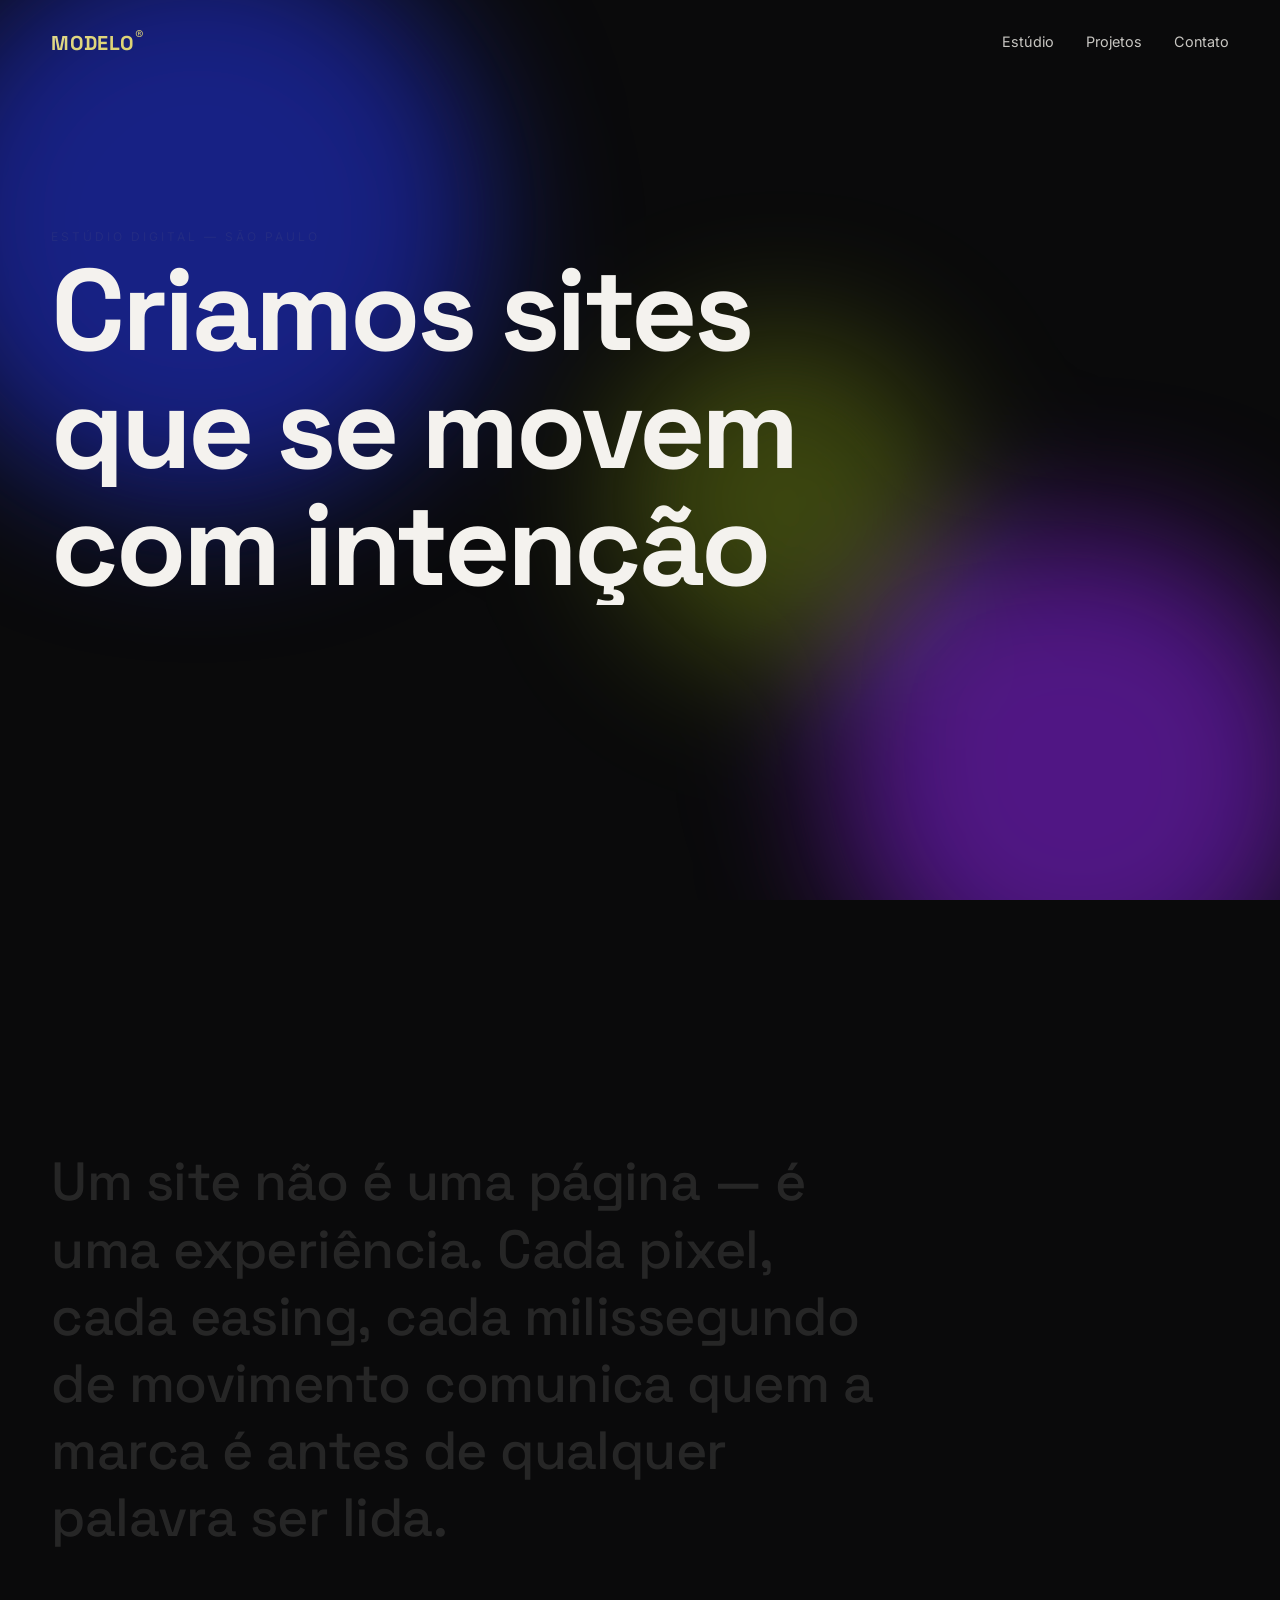
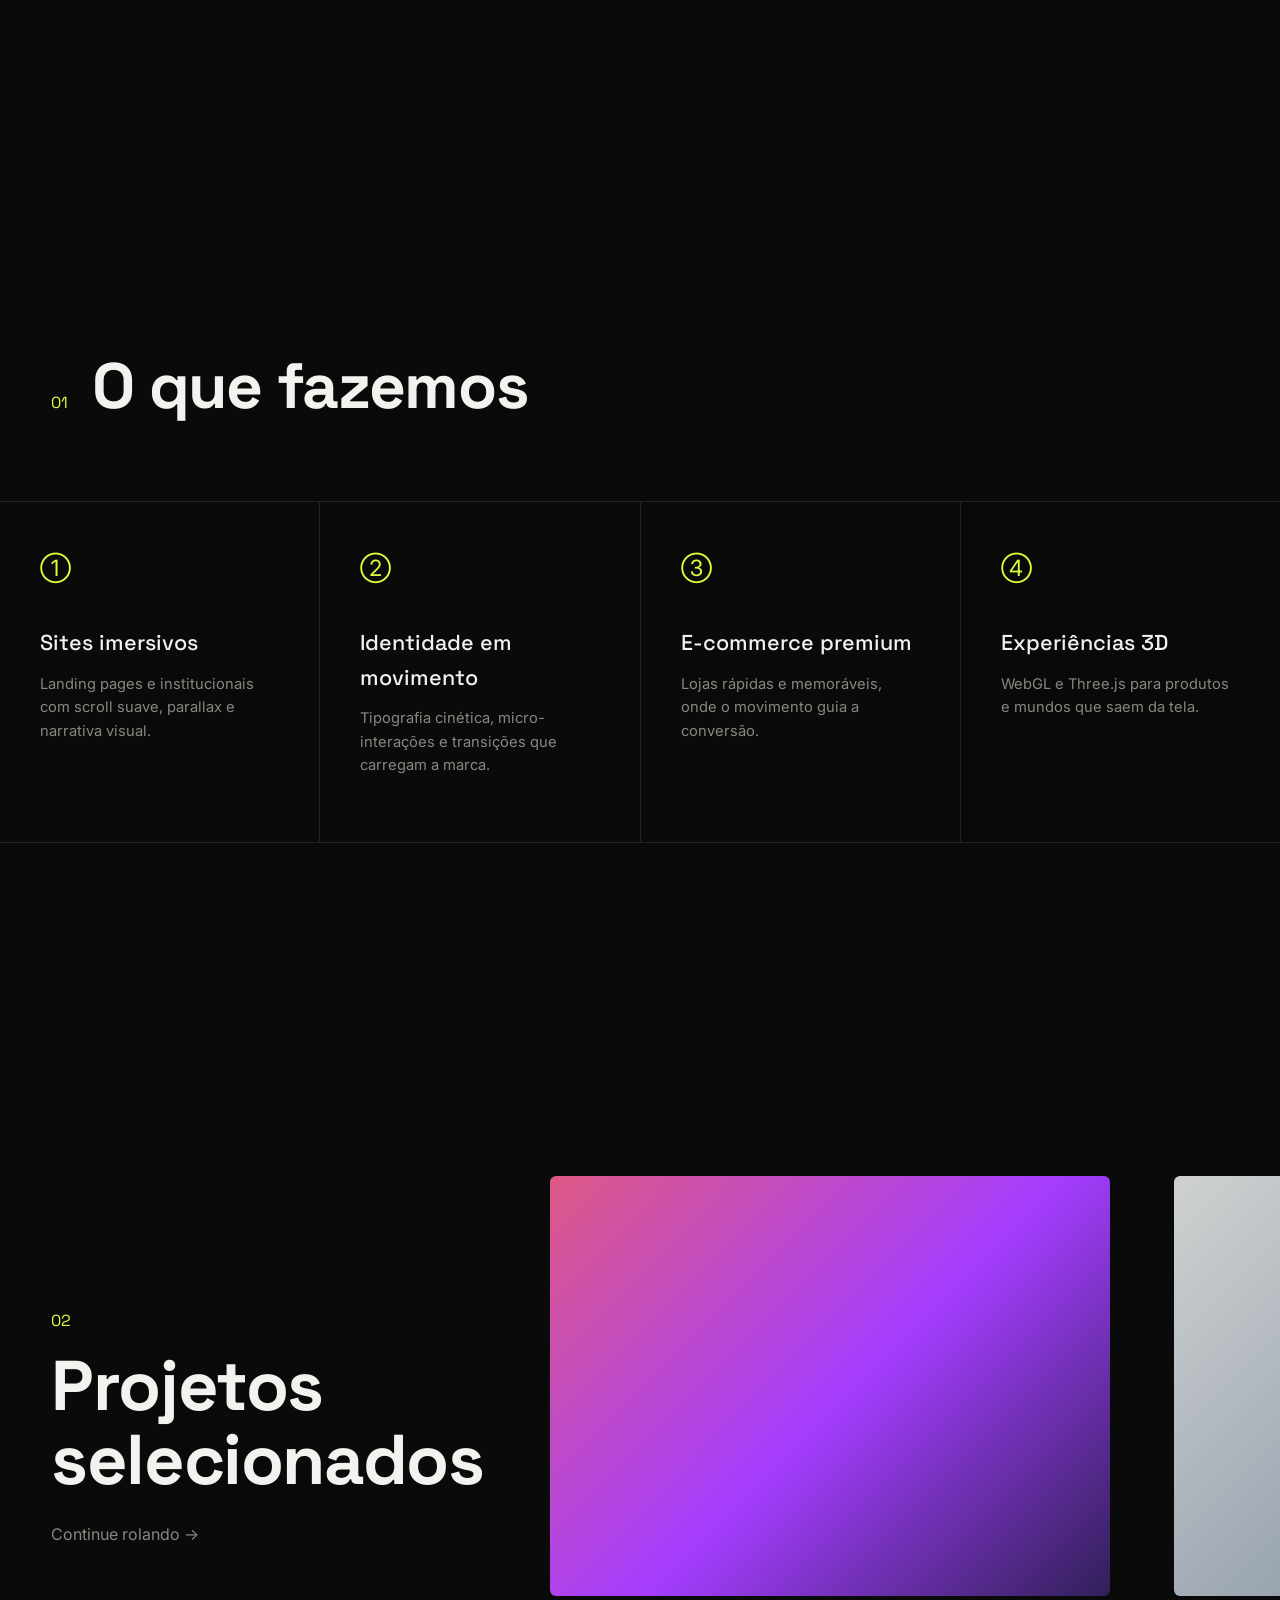
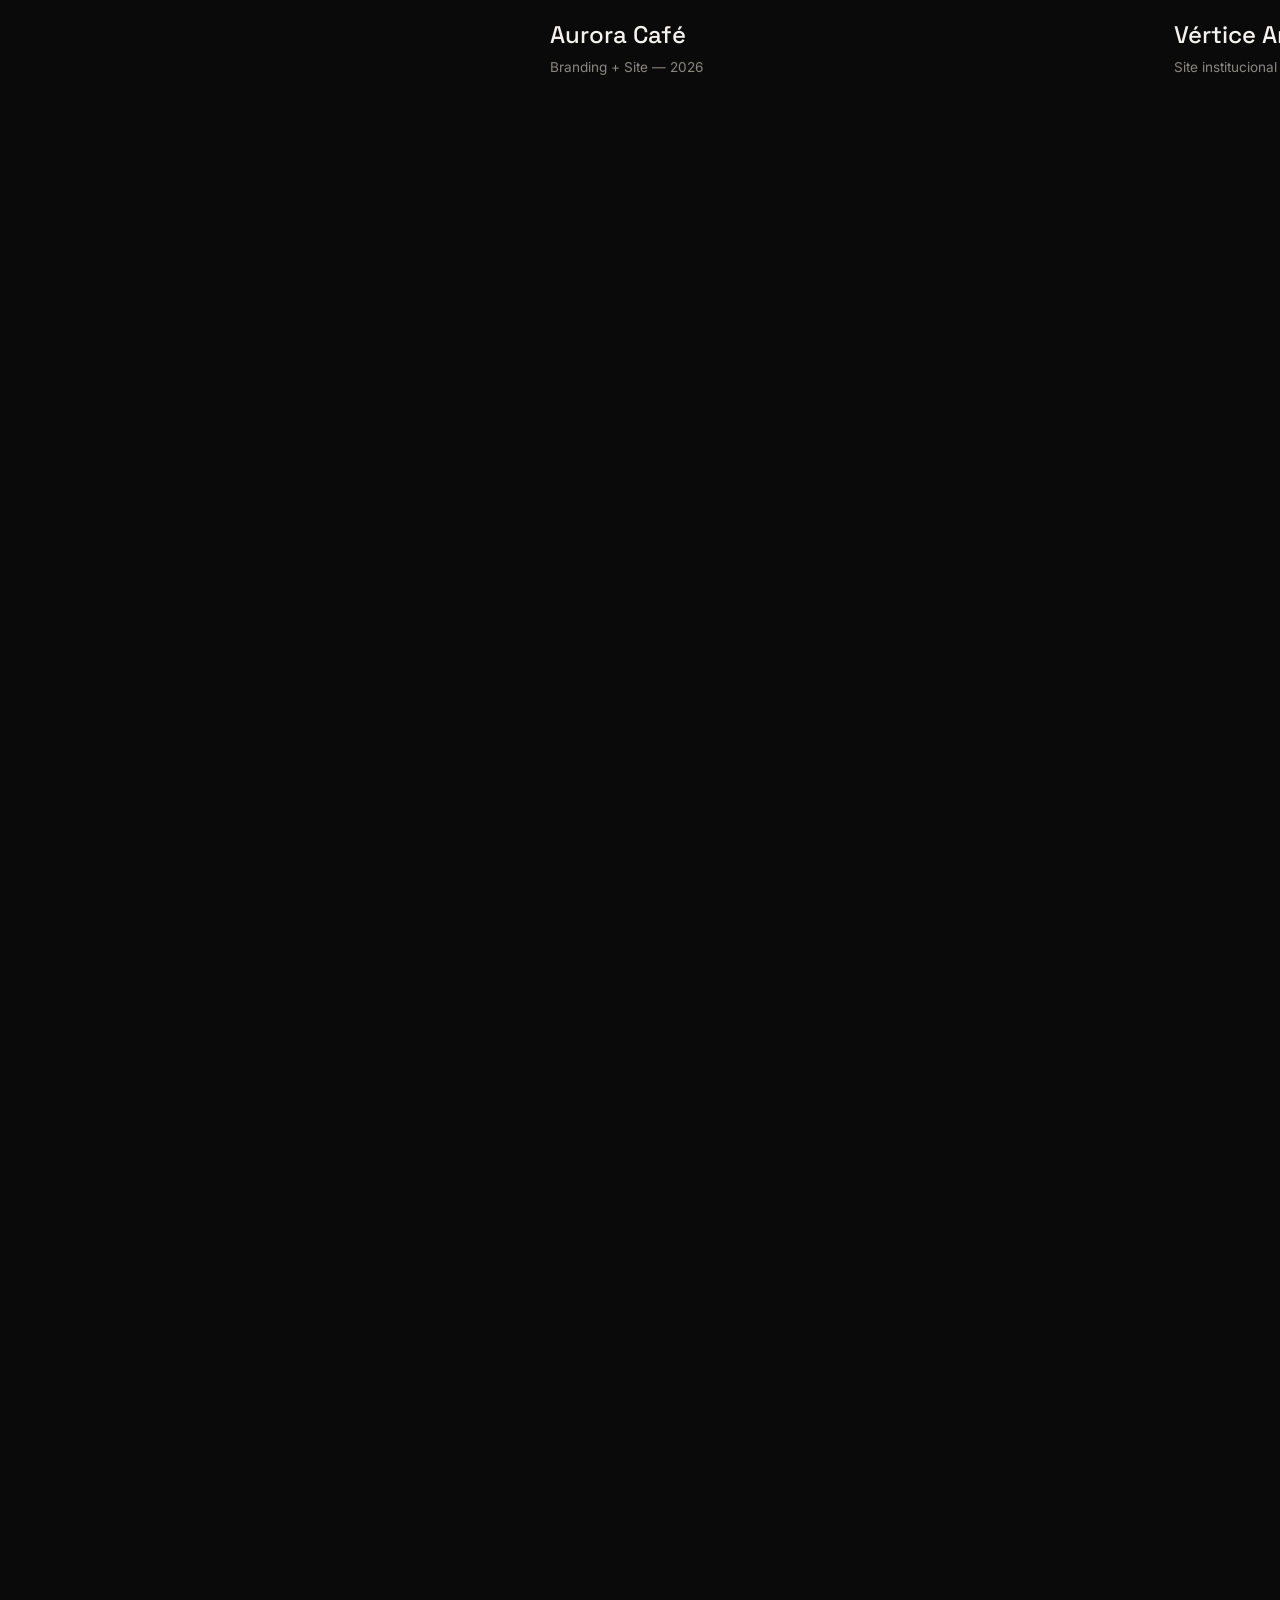
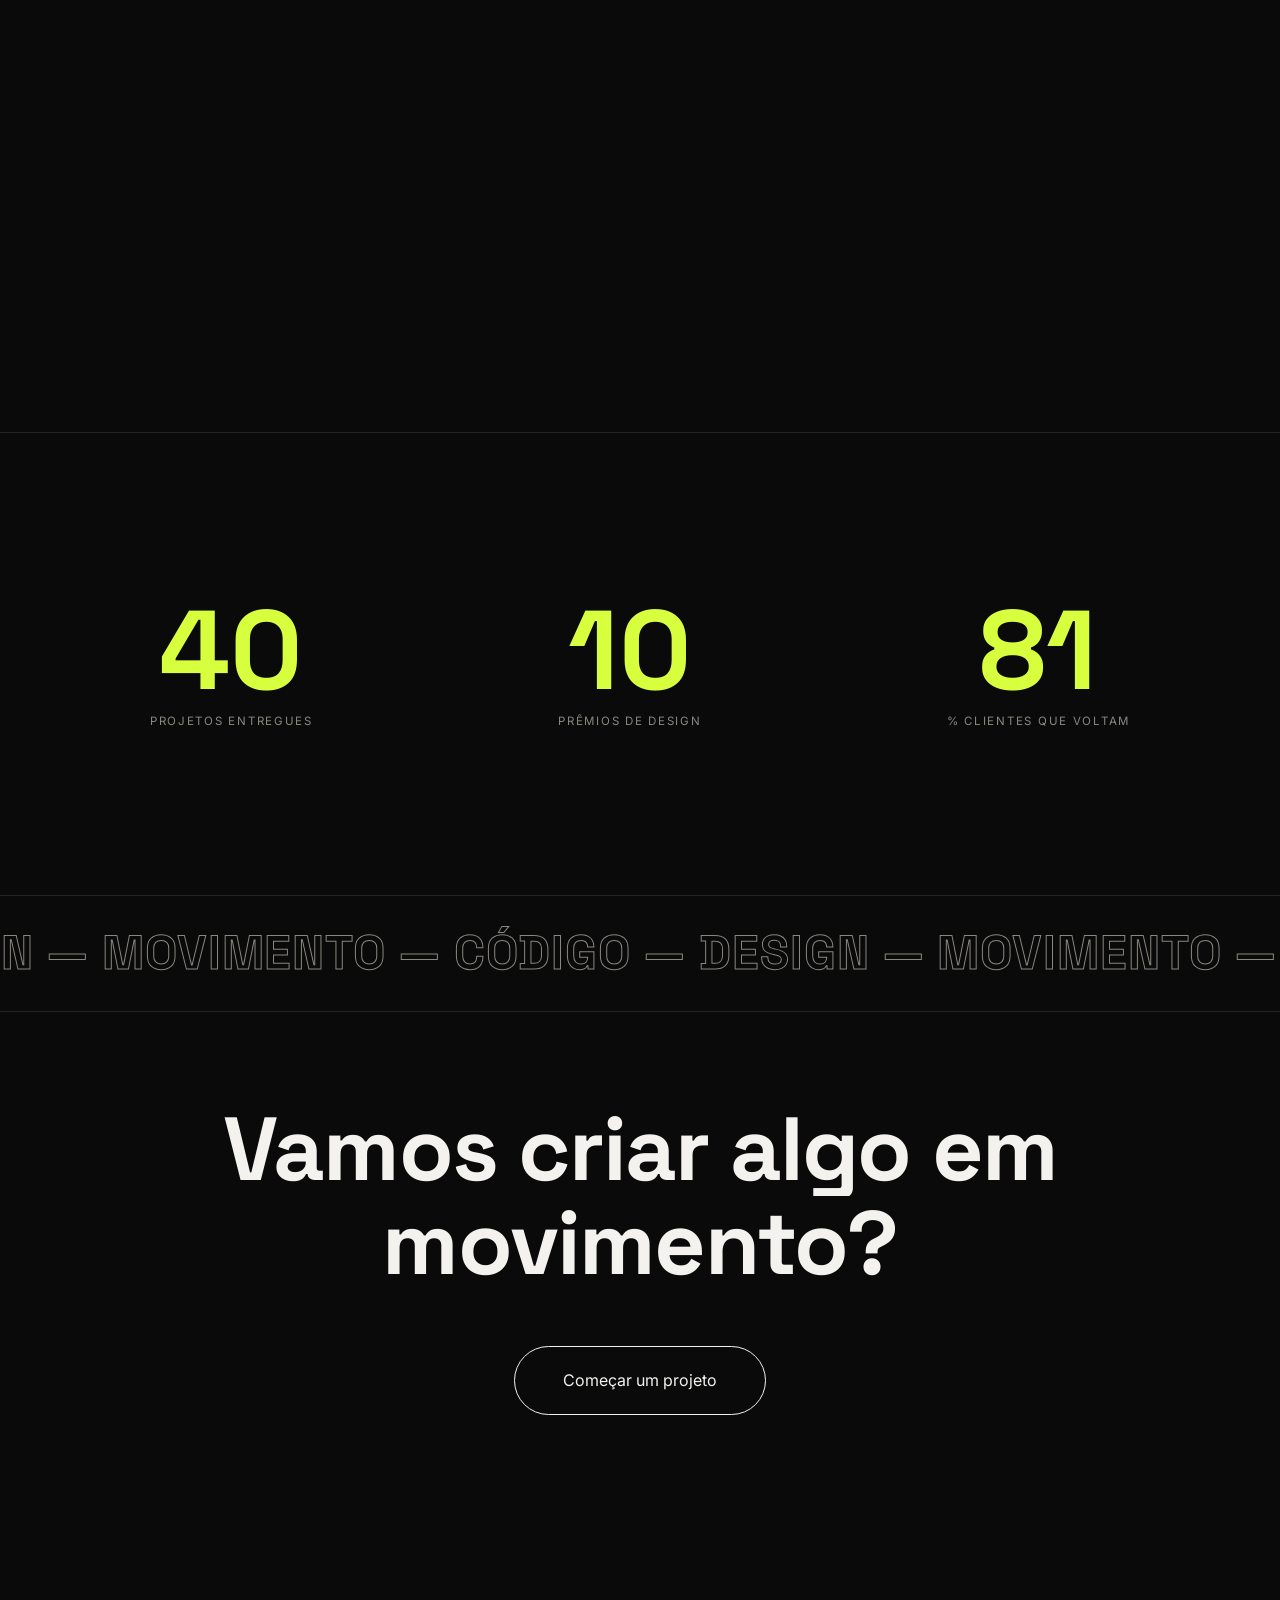
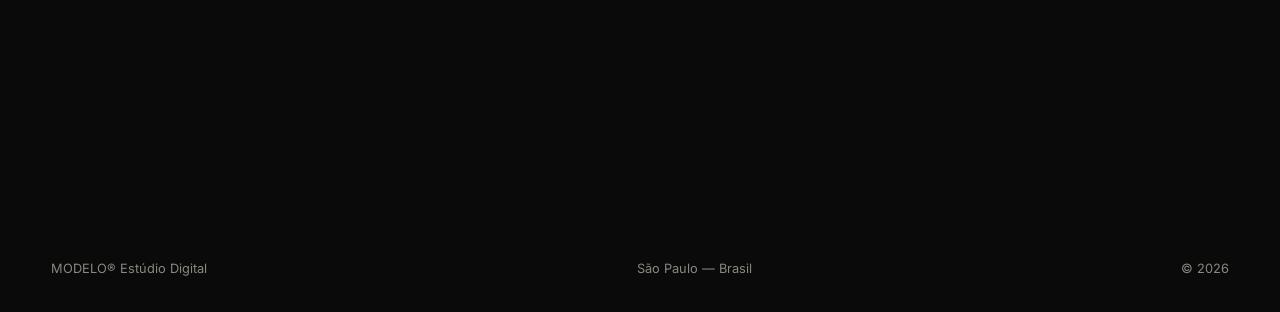
==== index.html @ 3639be77 "Cria site modelo com animações premium (GSAP + ScrollTrigger + SplitText + Lenis) Página completa de" ====
<!DOCTYPE html>
<html lang="pt-BR">
<head>
  <meta charset="UTF-8">
  <meta name="viewport" content="width=device-width, initial-scale=1.0">
  <title>MODELO® — Estúdio Digital</title>
  <meta name="description" content="Site modelo com animações premium: scroll suave, parallax, pin, scroll horizontal e tipografia cinética.">
  <link rel="icon" href="data:image/svg+xml,%3Csvg xmlns='http://www.w3.org/2000/svg' viewBox='0 0 100 100'%3E%3Ccircle cx='50' cy='50' r='45' fill='%23d8ff3e'/%3E%3C/svg%3E">
  <link rel="preconnect" href="https://fonts.googleapis.com">
  <link rel="preconnect" href="https://fonts.gstatic.com" crossorigin>
  <link href="https://fonts.googleapis.com/css2?family=Inter:wght@400;500&family=Space+Grotesk:wght@400;500;700&display=swap" rel="stylesheet">
  <link rel="stylesheet" href="assets/css/style.css">
</head>
<body>

  <!-- Preloader: contador 0→100 + cortina que sobe -->
  <div class="preloader" id="preloader">
    <span class="preloader__count" id="preloaderCount">0</span>
  </div>

  <!-- Cursor customizado (só aparece em telas com mouse) -->
  <div class="cursor" id="cursor"></div>

  <header class="nav">
    <a class="nav__logo" href="#">MODELO<sup>®</sup></a>
    <nav class="nav__links">
      <a href="#manifesto" data-hover>Estúdio</a>
      <a href="#projetos" data-hover>Projetos</a>
      <a href="#contato" data-hover>Contato</a>
    </nav>
  </header>

  <main id="main">

    <!-- HERO: fundo animado + título gigante revelado linha por linha (SplitText) -->
    <section class="hero" id="hero">
      <div class="hero__bg" aria-hidden="true">
        <div class="blob blob--1"></div>
        <div class="blob blob--2"></div>
        <div class="blob blob--3"></div>
        <!--
          Para usar um VÍDEO de fundo (como nos reels), troque as blobs acima por:
          <video class="hero__video" autoplay muted loop playsinline poster="assets/img/poster.jpg">
            <source src="assets/video/hero.mp4" type="video/mp4">
          </video>
        -->
      </div>
      <div class="hero__content">
        <p class="hero__tag reveal-hero">Estúdio digital — São Paulo</p>
        <h1 class="hero__title" id="heroTitle">Criamos sites que se movem com intenção</h1>
        <p class="hero__sub reveal-hero">Design, movimento e código a serviço de marcas que querem ser lembradas.</p>
      </div>
      <div class="hero__scroll reveal-hero" aria-hidden="true">
        <span>role para explorar</span>
        <span class="hero__scroll-line"></span>
      </div>
    </section>

    <!-- MANIFESTO: texto que acende palavra por palavra conforme o scroll (scrub) -->
    <section class="manifesto" id="manifesto">
      <p class="manifesto__text" id="manifestoText">
        Um site não é uma página — é uma experiência. Cada pixel, cada easing,
        cada milissegundo de movimento comunica quem a marca é antes de qualquer palavra ser lida.
      </p>
    </section>

    <!-- SERVIÇOS: cards que entram em cascata (stagger reveal) -->
    <section class="services">
      <div class="section-head">
        <span class="section-head__index">01</span>
        <h2 class="section-head__title">O que fazemos</h2>
      </div>
      <div class="services__grid">
        <article class="service-card" data-hover>
          <span class="service-card__num">①</span>
          <h3>Sites imersivos</h3>
          <p>Landing pages e institucionais com scroll suave, parallax e narrativa visual.</p>
        </article>
        <article class="service-card" data-hover>
          <span class="service-card__num">②</span>
          <h3>Identidade em movimento</h3>
          <p>Tipografia cinética, micro-interações e transições que carregam a marca.</p>
        </article>
        <article class="service-card" data-hover>
          <span class="service-card__num">③</span>
          <h3>E-commerce premium</h3>
          <p>Lojas rápidas e memoráveis, onde o movimento guia a conversão.</p>
        </article>
        <article class="service-card" data-hover>
          <span class="service-card__num">④</span>
          <h3>Experiências 3D</h3>
          <p>WebGL e Three.js para produtos e mundos que saem da tela.</p>
        </article>
      </div>
    </section>

    <!-- PROJETOS: seção "grudada" (pin) com scroll horizontal + parallax interno -->
    <section class="projects" id="projetos">
      <div class="projects__track" id="projectsTrack">
        <div class="projects__intro">
          <span class="section-head__index">02</span>
          <h2>Projetos<br>selecionados</h2>
          <p>Continue rolando →</p>
        </div>
        <article class="project-card">
          <div class="project-card__media project-card__media--a" data-parallax></div>
          <h3>Aurora Café</h3>
          <span>Branding + Site — 2026</span>
        </article>
        <article class="project-card">
          <div class="project-card__media project-card__media--b" data-parallax></div>
          <h3>Vértice Arquitetura</h3>
          <span>Site institucional — 2026</span>
        </article>
        <article class="project-card">
          <div class="project-card__media project-card__media--c" data-parallax></div>
          <h3>Onda Surfwear</h3>
          <span>E-commerce — 2025</span>
        </article>
        <article class="project-card">
          <div class="project-card__media project-card__media--d" data-parallax></div>
          <h3>Pulso Fitness</h3>
          <span>App + Landing — 2025</span>
        </article>
      </div>
    </section>

    <!-- NÚMEROS: contadores que sobem sozinhos ao entrar na tela -->
    <section class="stats">
      <div class="stat"><span class="stat__num" data-count="48">0</span><span class="stat__label">projetos entregues</span></div>
      <div class="stat"><span class="stat__num" data-count="12">0</span><span class="stat__label">prêmios de design</span></div>
      <div class="stat"><span class="stat__num" data-count="97">0</span><span class="stat__label">% clientes que voltam</span></div>
    </section>

    <!-- MARQUEE: faixa infinita -->
    <div class="marquee" aria-hidden="true">
      <div class="marquee__inner" id="marqueeInner">
        <span>design — movimento — código — </span><span>design — movimento — código — </span>
      </div>
    </div>

    <!-- CONTATO: CTA com botão magnético -->
    <section class="footer-cta" id="contato">
      <h2 class="footer-cta__title" id="ctaTitle">Vamos criar algo em movimento?</h2>
      <a class="btn-magnetic" id="magneticBtn" href="mailto:contato@modelo.com.br" data-hover>
        <span>Começar um projeto</span>
      </a>
      <footer class="footer">
        <span>MODELO® Estúdio Digital</span>
        <span>São Paulo — Brasil</span>
        <span>© 2026</span>
      </footer>
    </section>

  </main>

  <script src="assets/vendor/gsap.min.js"></script>
  <script src="assets/vendor/ScrollTrigger.min.js"></script>
  <script src="assets/vendor/SplitText.min.js"></script>
  <script src="assets/vendor/lenis.min.js"></script>
  <script src="assets/js/main.js"></script>
</body>
</html>
---- assets/css/style.css ----
/* ============================================================
   MODELO® — Site modelo com animações premium
   Tipografia grande, cores contidas, muito respiro.
   ============================================================ */

:root {
  --bg: #0a0a0b;
  --ink: #f4f2ee;
  --muted: #8a877f;
  --accent: #d8ff3e;
  --font-display: "Space Grotesk", "Arial Black", sans-serif;
  --font-body: "Inter", system-ui, sans-serif;
}

* { margin: 0; padding: 0; box-sizing: border-box; }

html { scroll-behavior: initial; } /* Lenis assume o controle do scroll */

body {
  background: var(--bg);
  color: var(--ink);
  font-family: var(--font-body);
  font-size: 1rem;
  line-height: 1.6;
  overflow-x: hidden;
  -webkit-font-smoothing: antialiased;
}

::selection { background: var(--accent); color: var(--bg); }

/* ---------- Preloader ---------- */
.preloader {
  position: fixed;
  inset: 0;
  z-index: 100;
  background: var(--bg);
  display: flex;
  align-items: flex-end;
  justify-content: flex-end;
  padding: 4vw;
}
.preloader__count {
  font-family: var(--font-display);
  font-size: clamp(4rem, 14vw, 12rem);
  font-weight: 700;
  line-height: 1;
  color: var(--accent);
}

/* ---------- Cursor customizado ---------- */
.cursor {
  position: fixed;
  top: 0; left: 0;
  width: 18px; height: 18px;
  border-radius: 50%;
  background: var(--accent);
  pointer-events: none;
  z-index: 99;
  mix-blend-mode: difference;
  transform: translate(-50%, -50%);
  opacity: 0;
}
@media (hover: none), (pointer: coarse) {
  .cursor { display: none; }
}

/* ---------- Navegação ---------- */
.nav {
  position: fixed;
  top: 0; left: 0; right: 0;
  z-index: 50;
  display: flex;
  justify-content: space-between;
  align-items: center;
  padding: 1.5rem 4vw;
  mix-blend-mode: difference;
}
.nav__logo {
  font-family: var(--font-display);
  font-weight: 700;
  font-size: 1.25rem;
  color: var(--ink);
  text-decoration: none;
  letter-spacing: 0.02em;
}
.nav__links { display: flex; gap: 2rem; }
.nav__links a {
  color: var(--ink);
  text-decoration: none;
  font-size: 0.9rem;
  opacity: 0.85;
  transition: opacity 0.3s;
}
.nav__links a:hover { opacity: 1; }

/* ---------- Hero ---------- */
.hero {
  position: relative;
  min-height: 100svh;
  display: flex;
  flex-direction: column;
  justify-content: center;
  padding: 0 4vw;
  overflow: hidden;
}
.hero__bg { position: absolute; inset: 0; z-index: -1; filter: blur(70px) saturate(1.2); }
.hero__video { position: absolute; inset: 0; width: 100%; height: 100%; object-fit: cover; }
.blob { position: absolute; border-radius: 50%; opacity: 0.5; will-change: transform; }
.blob--1 { width: 45vw; height: 45vw; background: #2b3aff; top: -10%; left: -10%; }
.blob--2 { width: 38vw; height: 38vw; background: #8a2bff; bottom: -15%; right: -5%; }
.blob--3 { width: 26vw; height: 26vw; background: #d8ff3e; top: 40%; left: 45%; opacity: 0.25; }

.hero__tag {
  text-transform: uppercase;
  letter-spacing: 0.25em;
  font-size: 0.75rem;
  color: var(--muted);
  margin-bottom: 1.5rem;
}
.hero__title {
  font-family: var(--font-display);
  font-weight: 700;
  font-size: clamp(2.6rem, 9vw, 8rem);
  line-height: 1.02;
  letter-spacing: -0.03em;
  max-width: 12ch;
  margin-bottom: 2rem;
}
/* As linhas criadas pelo SplitText ficam mascaradas para o efeito de "revelar de baixo" */
.hero__title .line-mask { overflow: hidden; display: block; }
.hero__sub { max-width: 42ch; color: var(--muted); font-size: 1.05rem; }

.hero__scroll {
  position: absolute;
  bottom: 2.5rem;
  left: 4vw;
  display: flex;
  align-items: center;
  gap: 1rem;
  font-size: 0.72rem;
  text-transform: uppercase;
  letter-spacing: 0.2em;
  color: var(--muted);
}
.hero__scroll-line { width: 60px; height: 1px; background: var(--muted); transform-origin: left; }

/* ---------- Manifesto ---------- */
.manifesto {
  min-height: 100svh;
  display: flex;
  align-items: center;
  padding: 20vh 4vw;
}
.manifesto__text {
  font-family: var(--font-display);
  font-size: clamp(1.6rem, 4.2vw, 3.6rem);
  font-weight: 500;
  line-height: 1.25;
  letter-spacing: -0.01em;
  max-width: 24ch;
}
.manifesto__text .word { opacity: 0.12; }

/* ---------- Cabeçalho de seção ---------- */
.section-head {
  display: flex;
  align-items: baseline;
  gap: 1.5rem;
  padding: 0 4vw;
  margin-bottom: 4rem;
}
.section-head__index { color: var(--accent); font-family: var(--font-display); }
.section-head__title {
  font-family: var(--font-display);
  font-size: clamp(2rem, 5vw, 4rem);
  font-weight: 700;
  letter-spacing: -0.02em;
}

/* ---------- Serviços ---------- */
.services { padding: 15vh 0; }
.services__grid {
  display: grid;
  grid-template-columns: repeat(auto-fit, minmax(260px, 1fr));
  gap: 1px;
  background: #232323;
  border-top: 1px solid #232323;
  border-bottom: 1px solid #232323;
}
.service-card {
  background: var(--bg);
  padding: 3rem 2.5rem 4rem;
  opacity: 0;               /* estado inicial do reveal em cascata */
  transform: translateY(60px);
  transition: background 0.4s;
}
.service-card:hover { background: #111113; }
.service-card__num { color: var(--accent); font-size: 1.4rem; display: block; margin-bottom: 2.5rem; }
.service-card h3 {
  font-family: var(--font-display);
  font-size: 1.35rem;
  font-weight: 500;
  margin-bottom: 0.75rem;
}
.service-card p { color: var(--muted); font-size: 0.92rem; }

/* ---------- Projetos (scroll horizontal) ---------- */
.projects { overflow: hidden; }
.projects__track {
  display: flex;
  align-items: center;
  gap: 5vw;
  padding: 0 4vw;
  height: 100svh;
  width: max-content;
}
.projects__intro { min-width: 34vw; }
.projects__intro h2 {
  font-family: var(--font-display);
  font-size: clamp(2.2rem, 5.5vw, 4.5rem);
  font-weight: 700;
  line-height: 1.05;
  letter-spacing: -0.02em;
  margin: 1rem 0 1.5rem;
}
.projects__intro p { color: var(--muted); }

.project-card { width: min(60vw, 560px); flex-shrink: 0; }
.project-card__media {
  width: 100%;
  aspect-ratio: 4 / 3;
  border-radius: 6px;
  overflow: hidden;
  margin-bottom: 1.25rem;
  background-size: 140% 140%; /* sobra de área para o parallax interno */
  background-position: center;
}
.project-card__media--a { background-image: linear-gradient(135deg, #ff6a3d 0%, #a53dff 60%, #1b1b3a 100%); }
.project-card__media--b { background-image: linear-gradient(135deg, #e8e6df 0%, #9aa5b1 55%, #2f3640 100%); }
.project-card__media--c { background-image: linear-gradient(135deg, #00c6ff 0%, #0072ff 55%, #001a3a 100%); }
.project-card__media--d { background-image: linear-gradient(135deg, #d8ff3e 0%, #3ecf8e 55%, #0a2a1a 100%); }
.project-card h3 { font-family: var(--font-display); font-size: 1.5rem; font-weight: 500; }
.project-card span { color: var(--muted); font-size: 0.85rem; }

/* ---------- Números ---------- */
.stats {
  display: flex;
  flex-wrap: wrap;
  justify-content: space-around;
  gap: 3rem;
  padding: 18vh 4vw;
  border-top: 1px solid #232323;
}
.stat { text-align: center; }
.stat__num {
  font-family: var(--font-display);
  font-size: clamp(3.5rem, 9vw, 7rem);
  font-weight: 700;
  color: var(--accent);
  display: block;
  line-height: 1;
}
.stat__label { color: var(--muted); text-transform: uppercase; letter-spacing: 0.15em; font-size: 0.72rem; }

/* ---------- Marquee ---------- */
.marquee {
  overflow: hidden;
  border-top: 1px solid #232323;
  border-bottom: 1px solid #232323;
  padding: 1.2rem 0;
  white-space: nowrap;
}
.marquee__inner {
  display: inline-block;
  font-family: var(--font-display);
  font-size: clamp(1.5rem, 4vw, 3rem);
  font-weight: 700;
  text-transform: uppercase;
  letter-spacing: 0.02em;
  color: transparent;
  -webkit-text-stroke: 1px var(--muted);
}

/* ---------- Footer / CTA ---------- */
.footer-cta {
  min-height: 100svh;
  display: flex;
  flex-direction: column;
  align-items: center;
  justify-content: center;
  gap: 3.5rem;
  padding: 10vh 4vw 0;
  text-align: center;
}
.footer-cta__title {
  font-family: var(--font-display);
  font-size: clamp(2.4rem, 7vw, 6rem);
  font-weight: 700;
  letter-spacing: -0.02em;
  line-height: 1.05;
  max-width: 16ch;
}
.footer-cta__title .line-mask { overflow: hidden; display: block; }

.btn-magnetic {
  display: inline-block;
  padding: 1.3rem 3rem;
  border: 1px solid var(--ink);
  border-radius: 999px;
  color: var(--ink);
  text-decoration: none;
  font-size: 1rem;
  will-change: transform;
  transition: background 0.35s, color 0.35s;
}
.btn-magnetic:hover { background: var(--accent); border-color: var(--accent); color: var(--bg); }

.footer {
  width: 100%;
  display: flex;
  justify-content: space-between;
  flex-wrap: wrap;
  gap: 1rem;
  padding: 3rem 0 2rem;
  margin-top: auto;
  color: var(--muted);
  font-size: 0.8rem;
}

/* ---------- Acessibilidade: sem animação para quem prefere ---------- */
@media (prefers-reduced-motion: reduce) {
  .service-card { opacity: 1; transform: none; }
}
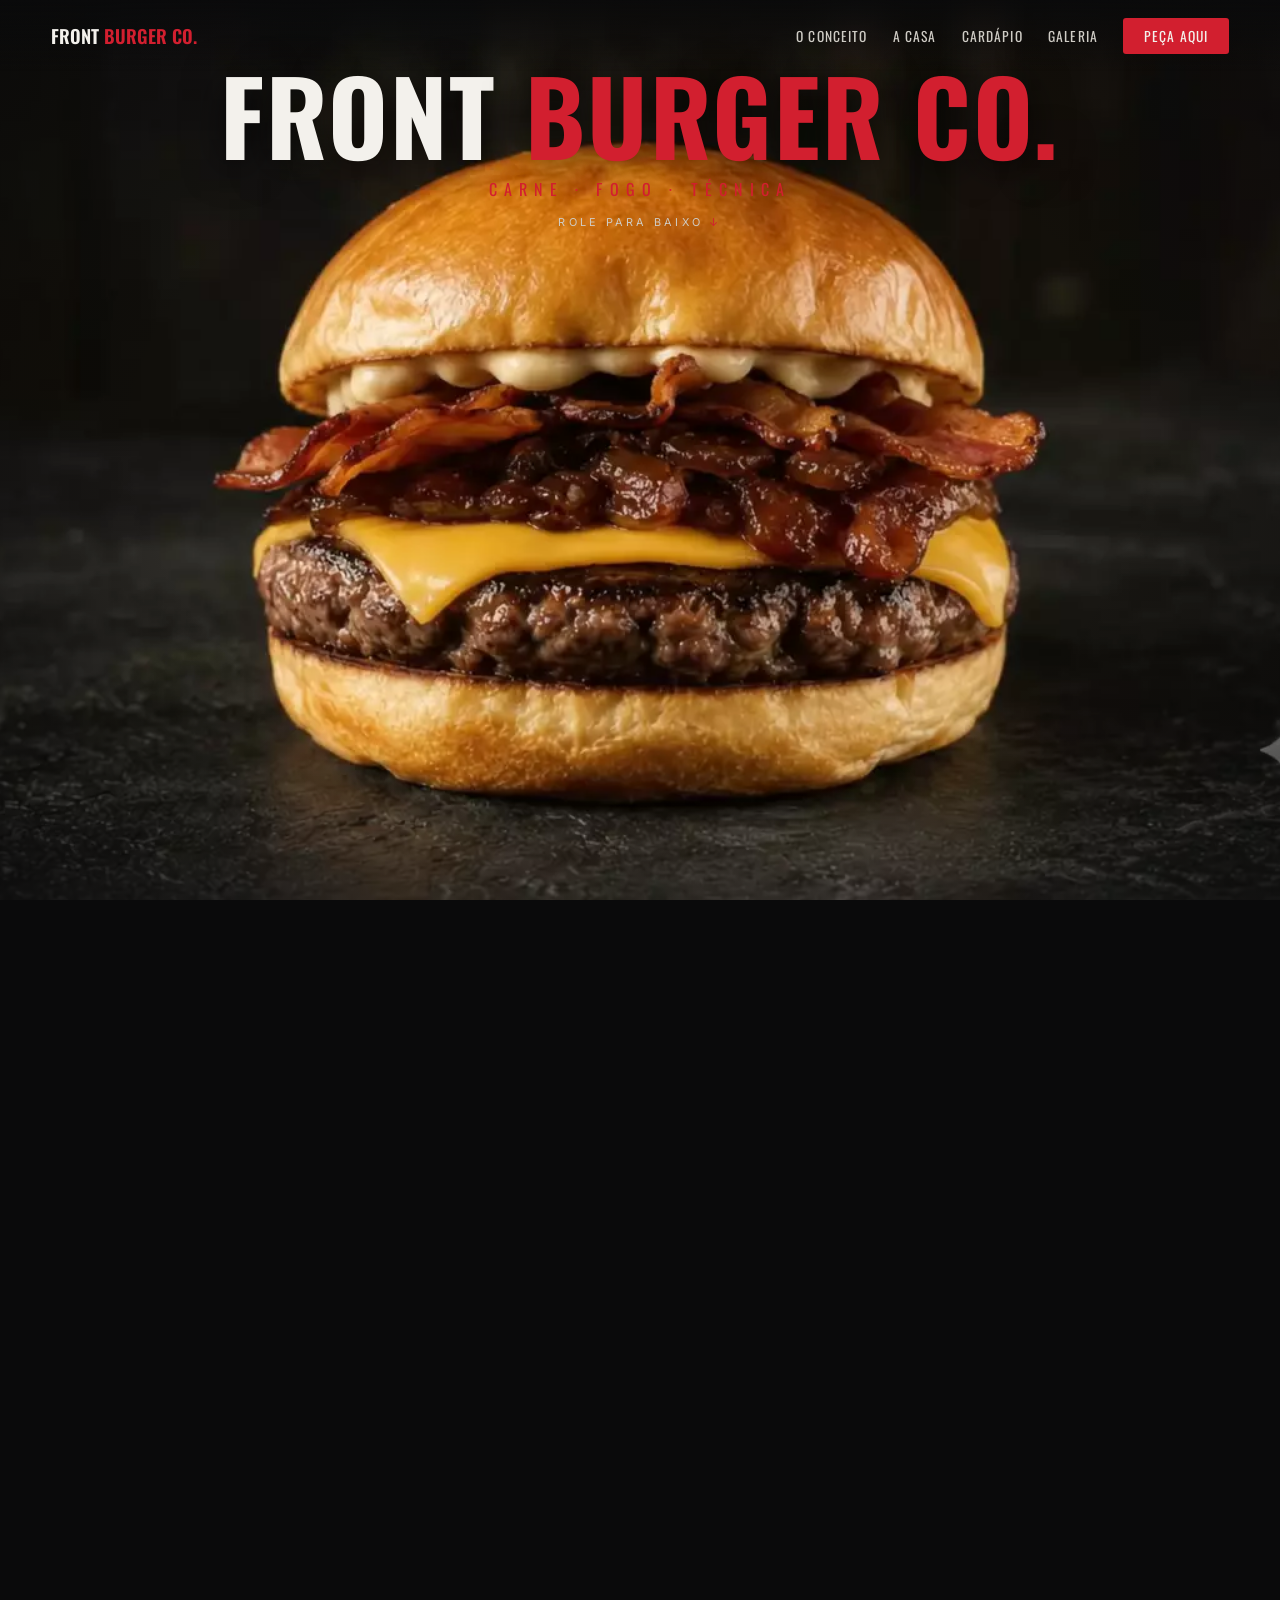
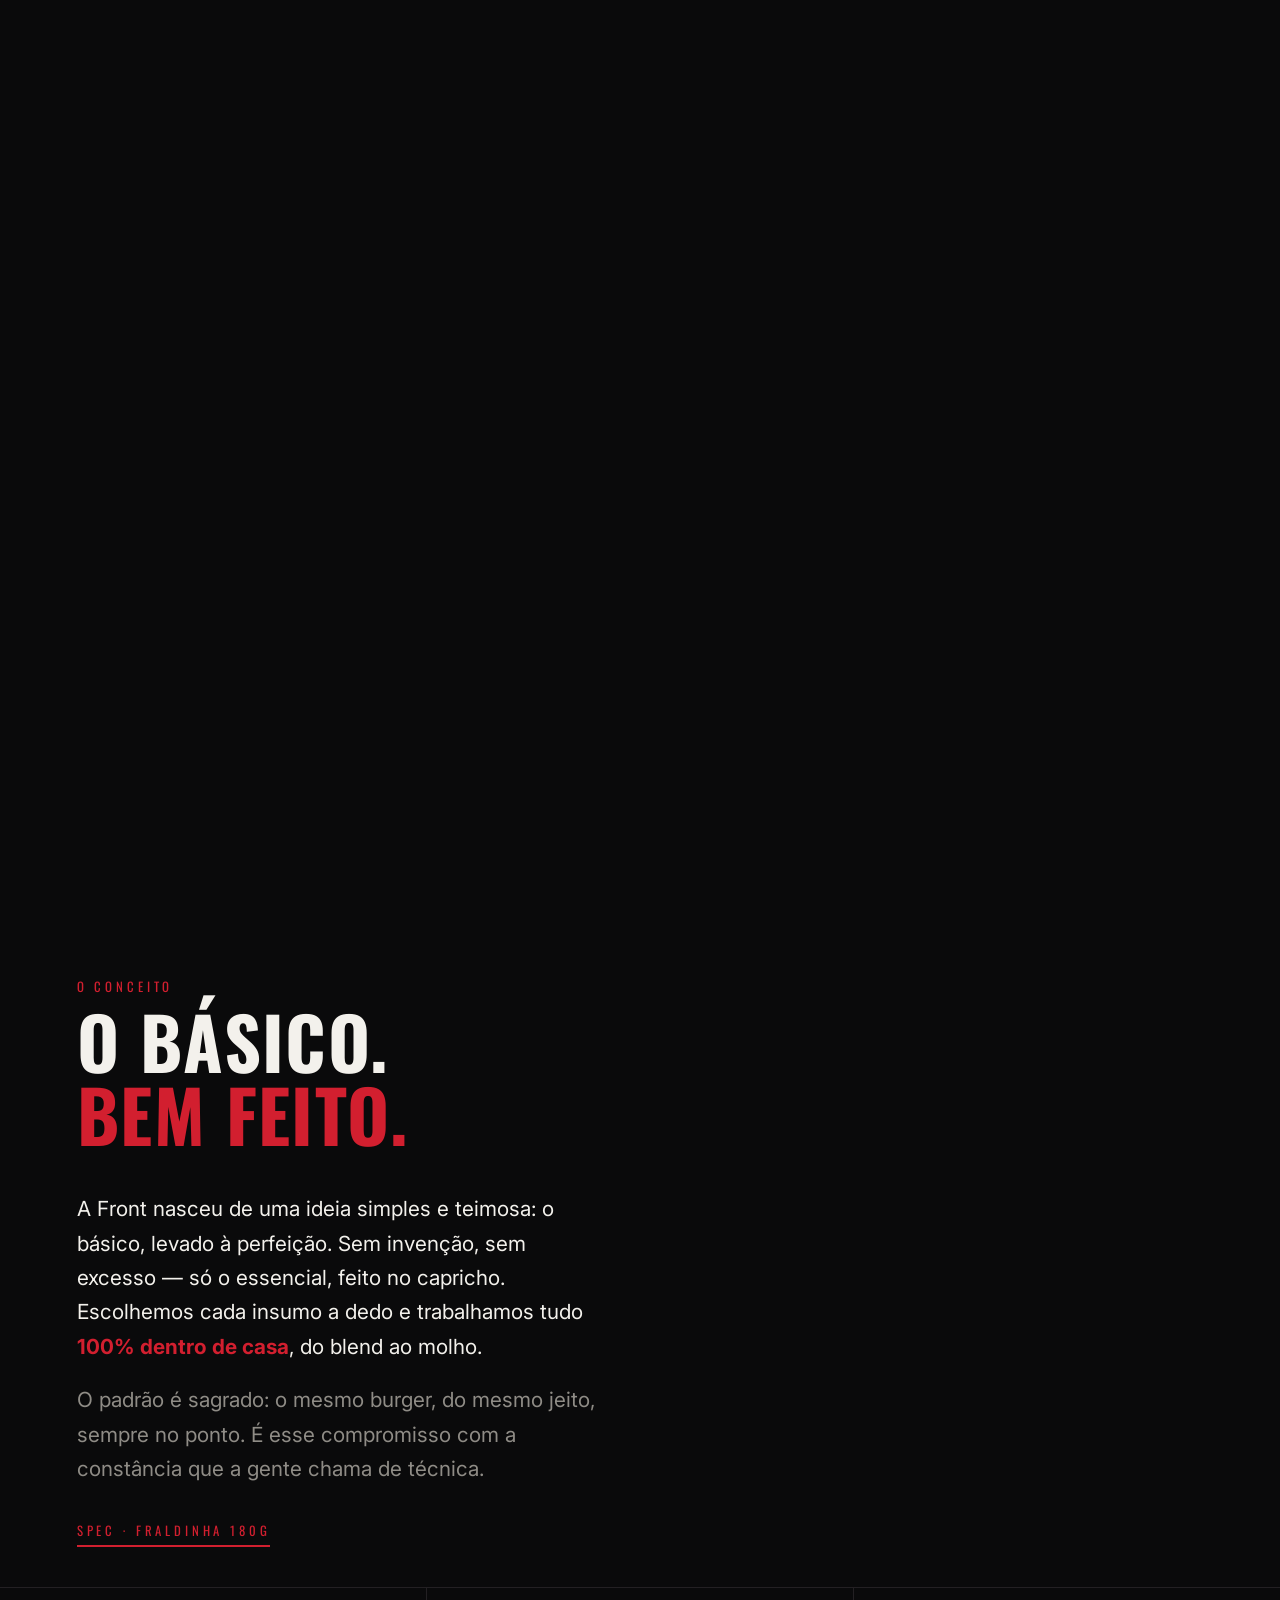
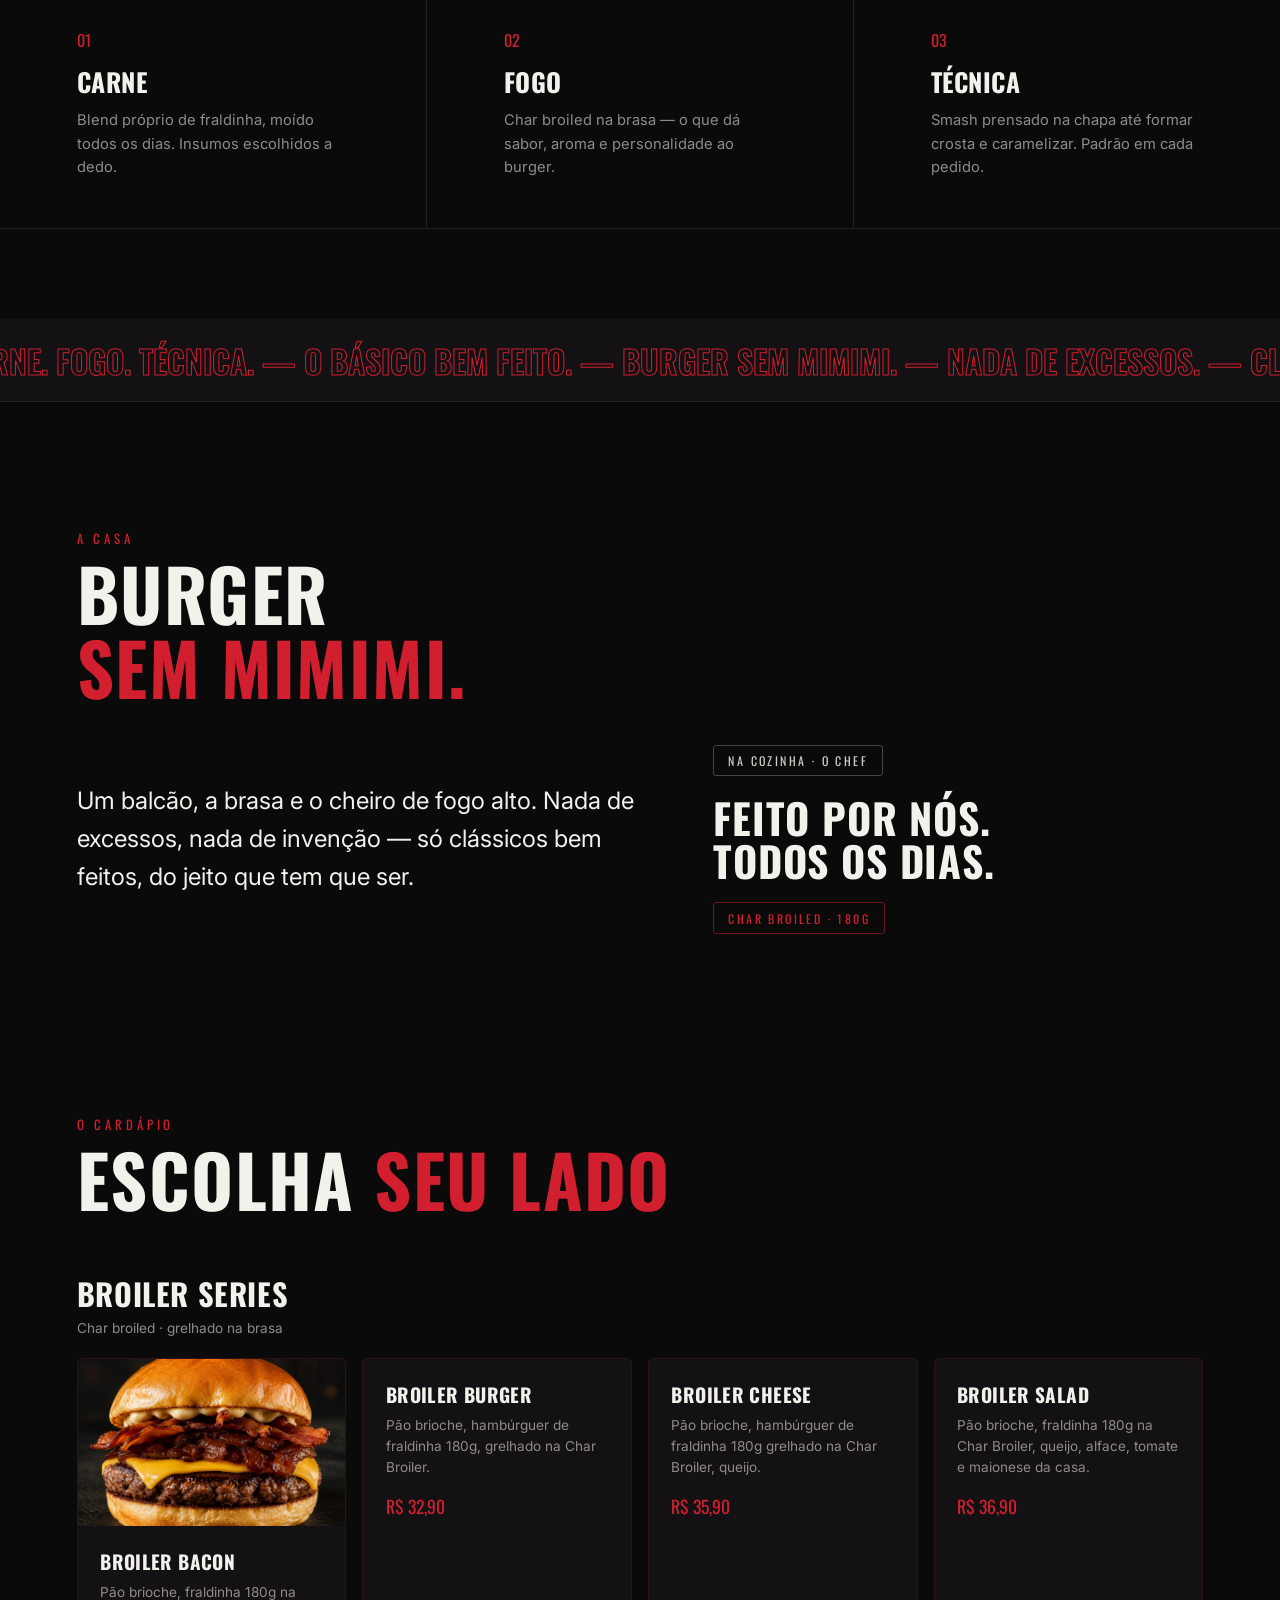
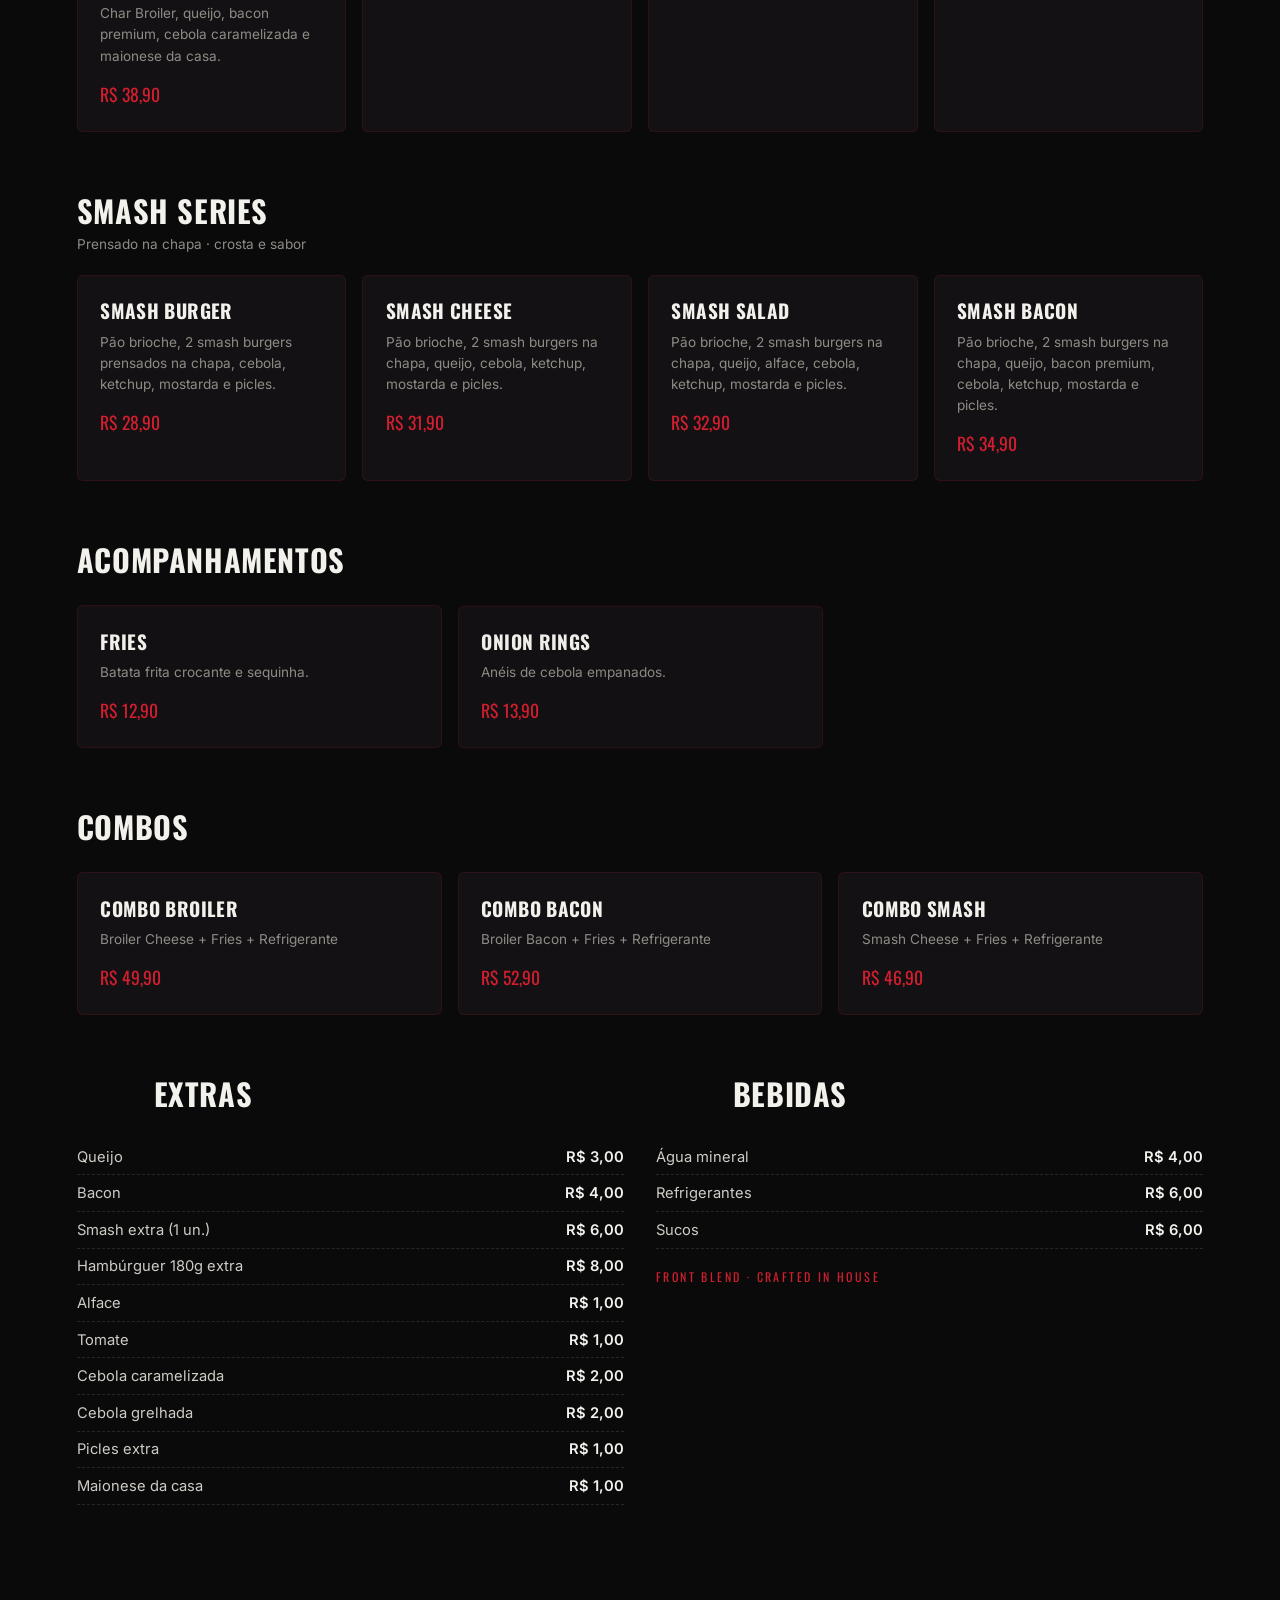
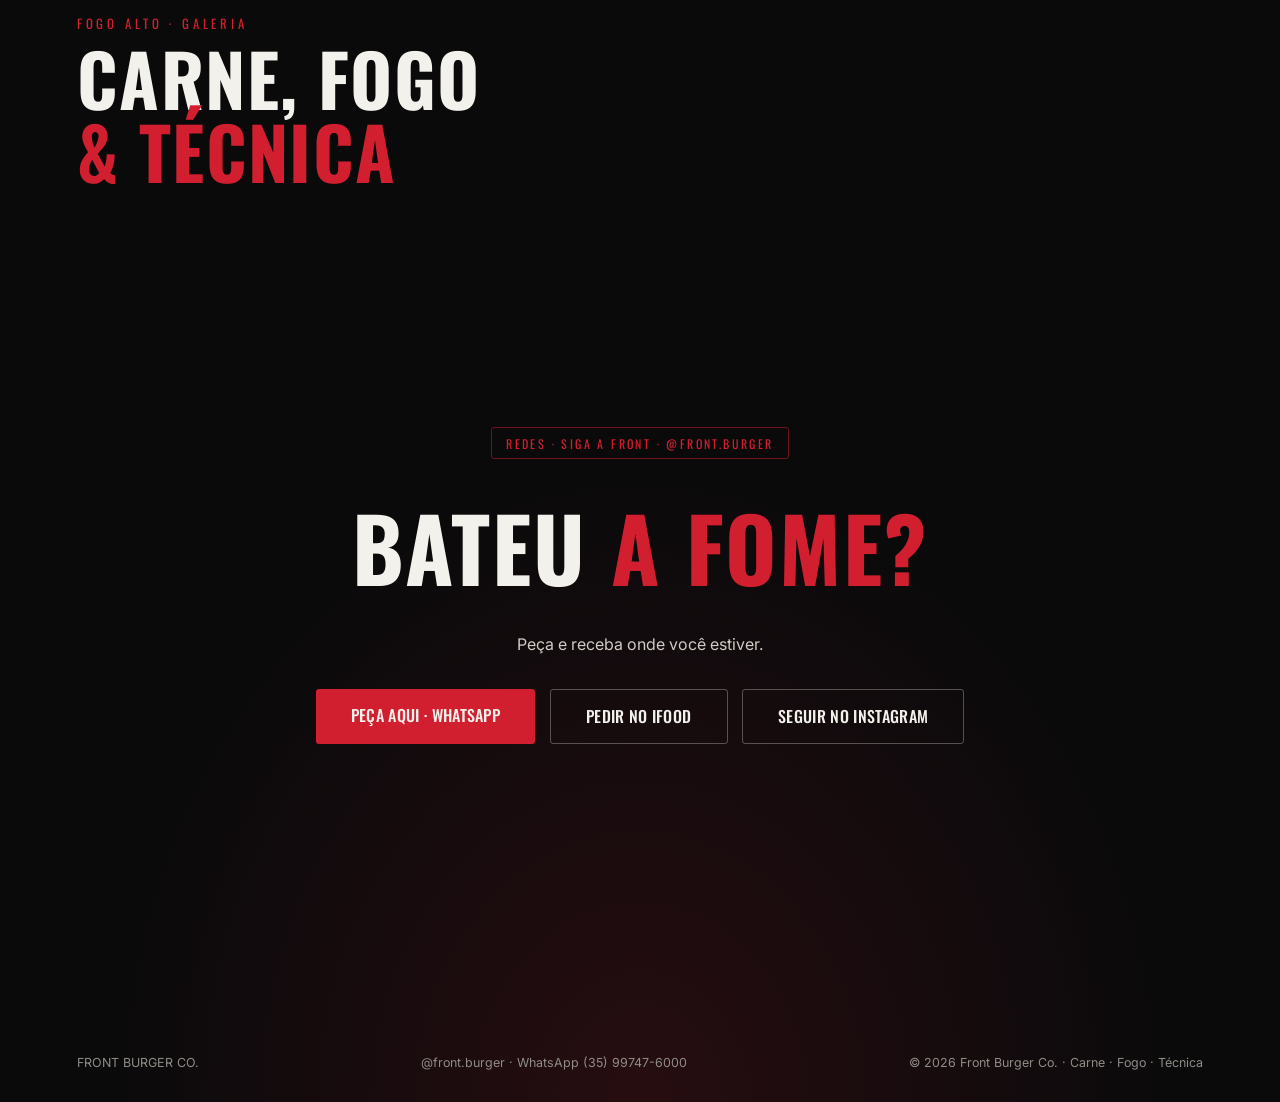
==== commit 0e1895f3: "Prepara main para GitHub Pages: site Front Burger Co. como página inicial - front.html vira index.ht" ====
--- a/index.html
+++ b/index.html
@@ -3,161 +3,233 @@
 <head>
   <meta charset="UTF-8">
   <meta name="viewport" content="width=device-width, initial-scale=1.0">
-  <title>MODELO® — Estúdio Digital</title>
-  <meta name="description" content="Site modelo com animações premium: scroll suave, parallax, pin, scroll horizontal e tipografia cinética.">
-  <link rel="icon" href="data:image/svg+xml,%3Csvg xmlns='http://www.w3.org/2000/svg' viewBox='0 0 100 100'%3E%3Ccircle cx='50' cy='50' r='45' fill='%23d8ff3e'/%3E%3C/svg%3E">
+  <title>Front Burger Co. — Carne · Fogo · Técnica</title>
+  <meta name="description" content="O básico, levado à perfeição. Char broiled na brasa e smash na chapa. Role e veja o burger se montar.">
+  <meta property="og:image" content="assets/img/bacon-burger.webp">
+  <link rel="icon" href="data:image/svg+xml,%3Csvg xmlns='http://www.w3.org/2000/svg' viewBox='0 0 100 100'%3E%3Ccircle cx='50' cy='50' r='45' fill='%23d21f2f'/%3E%3C/svg%3E">
   <link rel="preconnect" href="https://fonts.googleapis.com">
   <link rel="preconnect" href="https://fonts.gstatic.com" crossorigin>
-  <link href="https://fonts.googleapis.com/css2?family=Inter:wght@400;500&family=Space+Grotesk:wght@400;500;700&display=swap" rel="stylesheet">
-  <link rel="stylesheet" href="assets/css/style.css">
+  <link href="https://fonts.googleapis.com/css2?family=Oswald:wght@400;500;600;700&family=Inter:wght@400;500;600&display=swap" rel="stylesheet">
+  <link rel="stylesheet" href="assets/css/front.css">
 </head>
 <body>
 
-  <!-- Preloader: contador 0→100 + cortina que sobe -->
-  <div class="preloader" id="preloader">
-    <span class="preloader__count" id="preloaderCount">0</span>
+  <!-- Tela de carregamento: some quando os frames do vídeo estão prontos -->
+  <div class="loader" id="loader">
+    <span class="loader__logo">FRONT <em>BURGER CO.</em></span>
+    <span class="loader__count" id="loaderCount">0%</span>
   </div>
 
-  <!-- Cursor customizado (só aparece em telas com mouse) -->
-  <div class="cursor" id="cursor"></div>
-
   <header class="nav">
-    <a class="nav__logo" href="#">MODELO<sup>®</sup></a>
+    <a class="nav__logo" href="#">FRONT <em>BURGER CO.</em></a>
     <nav class="nav__links">
-      <a href="#manifesto" data-hover>Estúdio</a>
-      <a href="#projetos" data-hover>Projetos</a>
-      <a href="#contato" data-hover>Contato</a>
+      <a href="#conceito">O Conceito</a>
+      <a href="#casa">A Casa</a>
+      <a href="#cardapio">Cardápio</a>
+      <a href="#galeria">Galeria</a>
+      <a class="nav__cta" href="https://wa.me/5535997476000" target="_blank" rel="noopener">Peça aqui</a>
     </nav>
   </header>
 
-  <main id="main">
-
-    <!-- HERO: fundo animado + título gigante revelado linha por linha (SplitText) -->
+  <main>
+    <!-- ============ HERO: o scroll desmonta o burger (vídeo frame a frame) ============ -->
     <section class="hero" id="hero">
-      <div class="hero__bg" aria-hidden="true">
-        <div class="blob blob--1"></div>
-        <div class="blob blob--2"></div>
-        <div class="blob blob--3"></div>
-        <!--
-          Para usar um VÍDEO de fundo (como nos reels), troque as blobs acima por:
-          <video class="hero__video" autoplay muted loop playsinline poster="assets/img/poster.jpg">
-            <source src="assets/video/hero.mp4" type="video/mp4">
-          </video>
-        -->
-      </div>
-      <div class="hero__content">
-        <p class="hero__tag reveal-hero">Estúdio digital — São Paulo</p>
-        <h1 class="hero__title" id="heroTitle">Criamos sites que se movem com intenção</h1>
-        <p class="hero__sub reveal-hero">Design, movimento e código a serviço de marcas que querem ser lembradas.</p>
-      </div>
-      <div class="hero__scroll reveal-hero" aria-hidden="true">
-        <span>role para explorar</span>
-        <span class="hero__scroll-line"></span>
-      </div>
-    </section>
-
-    <!-- MANIFESTO: texto que acende palavra por palavra conforme o scroll (scrub) -->
-    <section class="manifesto" id="manifesto">
-      <p class="manifesto__text" id="manifestoText">
-        Um site não é uma página — é uma experiência. Cada pixel, cada easing,
-        cada milissegundo de movimento comunica quem a marca é antes de qualquer palavra ser lida.
+      <canvas id="heroCanvas"></canvas>
+      <div class="hero__vignette"></div>
+
+      <div class="hero__title" id="heroTitle">
+        <h1>FRONT <em>BURGER CO.</em></h1>
+        <p class="hero__tagline">CARNE · FOGO · TÉCNICA</p>
+        <p class="hero__hint">Role para baixo <span class="hero__arrow">↓</span></p>
+      </div>
+
+      <!-- Os três pilares da casa aparecem enquanto o burger abre -->
+      <div class="hero__label hero__label--1" id="heroLabel1">
+        <span>01</span><h3>Carne</h3>
+        <p>Blend próprio de fraldinha, moído todos os dias. Insumos escolhidos a dedo.</p>
+      </div>
+      <div class="hero__label hero__label--2" id="heroLabel2">
+        <span>02</span><h3>Fogo</h3>
+        <p>Char broiled na brasa — o que dá sabor, aroma e personalidade ao burger.</p>
+      </div>
+      <div class="hero__label hero__label--3" id="heroLabel3">
+        <span>03</span><h3>Técnica</h3>
+        <p>Smash prensado na chapa até formar crosta e caramelizar. Padrão em cada pedido.</p>
+      </div>
+
+      <div class="hero__end" id="heroEnd">
+        <h2>O básico. <em>Bem feito.</em></h2>
+        <a class="btn" href="https://wa.me/5535997476000" target="_blank" rel="noopener">Peça aqui</a>
+      </div>
+    </section>
+
+    <!-- ============ O CONCEITO ============ -->
+    <section class="concept" id="conceito">
+      <div class="section-head"><span>O Conceito</span><h2>O básico.<br><em>Bem feito.</em></h2></div>
+      <p class="concept__text">
+        A Front nasceu de uma ideia simples e teimosa: o básico, levado à perfeição.
+        Sem invenção, sem excesso — só o essencial, feito no capricho. Escolhemos cada
+        insumo a dedo e trabalhamos tudo <strong>100% dentro de casa</strong>, do blend ao molho.
       </p>
-    </section>
-
-    <!-- SERVIÇOS: cards que entram em cascata (stagger reveal) -->
-    <section class="services">
-      <div class="section-head">
-        <span class="section-head__index">01</span>
-        <h2 class="section-head__title">O que fazemos</h2>
-      </div>
-      <div class="services__grid">
-        <article class="service-card" data-hover>
-          <span class="service-card__num">①</span>
-          <h3>Sites imersivos</h3>
-          <p>Landing pages e institucionais com scroll suave, parallax e narrativa visual.</p>
-        </article>
-        <article class="service-card" data-hover>
-          <span class="service-card__num">②</span>
-          <h3>Identidade em movimento</h3>
-          <p>Tipografia cinética, micro-interações e transições que carregam a marca.</p>
-        </article>
-        <article class="service-card" data-hover>
-          <span class="service-card__num">③</span>
-          <h3>E-commerce premium</h3>
-          <p>Lojas rápidas e memoráveis, onde o movimento guia a conversão.</p>
-        </article>
-        <article class="service-card" data-hover>
-          <span class="service-card__num">④</span>
-          <h3>Experiências 3D</h3>
-          <p>WebGL e Three.js para produtos e mundos que saem da tela.</p>
-        </article>
-      </div>
-    </section>
-
-    <!-- PROJETOS: seção "grudada" (pin) com scroll horizontal + parallax interno -->
-    <section class="projects" id="projetos">
-      <div class="projects__track" id="projectsTrack">
-        <div class="projects__intro">
-          <span class="section-head__index">02</span>
-          <h2>Projetos<br>selecionados</h2>
-          <p>Continue rolando →</p>
-        </div>
-        <article class="project-card">
-          <div class="project-card__media project-card__media--a" data-parallax></div>
-          <h3>Aurora Café</h3>
-          <span>Branding + Site — 2026</span>
-        </article>
-        <article class="project-card">
-          <div class="project-card__media project-card__media--b" data-parallax></div>
-          <h3>Vértice Arquitetura</h3>
-          <span>Site institucional — 2026</span>
-        </article>
-        <article class="project-card">
-          <div class="project-card__media project-card__media--c" data-parallax></div>
-          <h3>Onda Surfwear</h3>
-          <span>E-commerce — 2025</span>
-        </article>
-        <article class="project-card">
-          <div class="project-card__media project-card__media--d" data-parallax></div>
-          <h3>Pulso Fitness</h3>
-          <span>App + Landing — 2025</span>
-        </article>
-      </div>
-    </section>
-
-    <!-- NÚMEROS: contadores que sobem sozinhos ao entrar na tela -->
-    <section class="stats">
-      <div class="stat"><span class="stat__num" data-count="48">0</span><span class="stat__label">projetos entregues</span></div>
-      <div class="stat"><span class="stat__num" data-count="12">0</span><span class="stat__label">prêmios de design</span></div>
-      <div class="stat"><span class="stat__num" data-count="97">0</span><span class="stat__label">% clientes que voltam</span></div>
-    </section>
-
-    <!-- MARQUEE: faixa infinita -->
+      <p class="concept__text concept__text--muted">
+        O padrão é sagrado: o mesmo burger, do mesmo jeito, sempre no ponto.
+        É esse compromisso com a constância que a gente chama de técnica.
+      </p>
+      <span class="concept__spec">SPEC · FRALDINHA 180G</span>
+      <div class="pillars">
+        <div class="pillar"><span>01</span><h3>Carne</h3><p>Blend próprio de fraldinha, moído todos os dias. Insumos escolhidos a dedo.</p></div>
+        <div class="pillar"><span>02</span><h3>Fogo</h3><p>Char broiled na brasa — o que dá sabor, aroma e personalidade ao burger.</p></div>
+        <div class="pillar"><span>03</span><h3>Técnica</h3><p>Smash prensado na chapa até formar crosta e caramelizar. Padrão em cada pedido.</p></div>
+      </div>
+    </section>
+
+    <!-- Frases da casa em marquee -->
     <div class="marquee" aria-hidden="true">
       <div class="marquee__inner" id="marqueeInner">
-        <span>design — movimento — código — </span><span>design — movimento — código — </span>
+        <span>Menos marketing. Mais burger. — Carne. Fogo. Técnica. — O básico bem feito. — Burger sem mimimi. — Nada de excessos. — Clássicos bem feitos. — Sem invenção. Só burger de verdade. — Fogo alto. Sabor de verdade. — </span><span>Menos marketing. Mais burger. — Carne. Fogo. Técnica. — O básico bem feito. — Burger sem mimimi. — Nada de excessos. — Clássicos bem feitos. — Sem invenção. Só burger de verdade. — Fogo alto. Sabor de verdade. — </span>
       </div>
     </div>
 
-    <!-- CONTATO: CTA com botão magnético -->
-    <section class="footer-cta" id="contato">
-      <h2 class="footer-cta__title" id="ctaTitle">Vamos criar algo em movimento?</h2>
-      <a class="btn-magnetic" id="magneticBtn" href="mailto:contato@modelo.com.br" data-hover>
-        <span>Começar um projeto</span>
-      </a>
+    <!-- ============ A CASA ============ -->
+    <section class="house" id="casa">
+      <div class="section-head"><span>A Casa</span><h2>Burger<br><em>sem mimimi.</em></h2></div>
+      <div class="house__grid">
+        <p class="house__text">
+          Um balcão, a brasa e o cheiro de fogo alto. Nada de excessos, nada de
+          invenção — só clássicos bem feitos, do jeito que tem que ser.
+        </p>
+        <div class="house__facts">
+          <span class="tag">Na cozinha · o chef</span>
+          <h3>Feito por nós.<br>Todos os dias.</h3>
+          <span class="tag tag--red">Char broiled · 180G</span>
+        </div>
+      </div>
+    </section>
+
+    <!-- ============ O CARDÁPIO ============ -->
+    <section class="menu" id="cardapio">
+      <div class="section-head"><span>O Cardápio</span><h2>Escolha <em>seu lado</em></h2></div>
+
+      <h3 class="menu__series">Broiler Series <small>Char broiled · grelhado na brasa</small></h3>
+      <div class="menu__grid">
+        <article class="menu-card">
+          <img src="assets/img/bacon-burger.webp" alt="Broiler Bacon" loading="lazy">
+          <div class="menu-card__body"><h4>Broiler Bacon</h4><p>Pão brioche, fraldinha 180g na Char Broiler, queijo, bacon premium, cebola caramelizada e maionese da casa.</p><span>R$ 38,90</span></div>
+        </article>
+        <article class="menu-card">
+          <img src="https://images.unsplash.com/photo-1550547660-d9450f859349?auto=format&fit=crop&w=700&q=80" alt="Broiler Burger" loading="lazy" onerror="this.style.display='none'">
+          <div class="menu-card__body"><h4>Broiler Burger</h4><p>Pão brioche, hambúrguer de fraldinha 180g, grelhado na Char Broiler.</p><span>R$ 32,90</span></div>
+        </article>
+        <article class="menu-card">
+          <img src="https://images.unsplash.com/photo-1571091718767-18b5b1457add?auto=format&fit=crop&w=700&q=80" alt="Broiler Cheese" loading="lazy" onerror="this.style.display='none'">
+          <div class="menu-card__body"><h4>Broiler Cheese</h4><p>Pão brioche, hambúrguer de fraldinha 180g grelhado na Char Broiler, queijo.</p><span>R$ 35,90</span></div>
+        </article>
+        <article class="menu-card">
+          <img src="https://images.unsplash.com/photo-1596662951482-0c4ba74a6df6?auto=format&fit=crop&w=700&q=80" alt="Broiler Salad" loading="lazy" onerror="this.style.display='none'">
+          <div class="menu-card__body"><h4>Broiler Salad</h4><p>Pão brioche, fraldinha 180g na Char Broiler, queijo, alface, tomate e maionese da casa.</p><span>R$ 36,90</span></div>
+        </article>
+      </div>
+
+      <h3 class="menu__series">Smash Series <small>Prensado na chapa · crosta e sabor</small></h3>
+      <div class="menu__grid">
+        <article class="menu-card">
+          <img src="https://images.unsplash.com/photo-1610614819513-58e34989848b?auto=format&fit=crop&w=700&q=80" alt="Smash Burger" loading="lazy" onerror="this.style.display='none'">
+          <div class="menu-card__body"><h4>Smash Burger</h4><p>Pão brioche, 2 smash burgers prensados na chapa, cebola, ketchup, mostarda e picles.</p><span>R$ 28,90</span></div>
+        </article>
+        <article class="menu-card">
+          <img src="https://images.unsplash.com/photo-1586190848861-99aa4a171e90?auto=format&fit=crop&w=700&q=80" alt="Smash Cheese" loading="lazy" onerror="this.style.display='none'">
+          <div class="menu-card__body"><h4>Smash Cheese</h4><p>Pão brioche, 2 smash burgers na chapa, queijo, cebola, ketchup, mostarda e picles.</p><span>R$ 31,90</span></div>
+        </article>
+        <article class="menu-card">
+          <img src="https://images.unsplash.com/photo-1607013251379-e6eecfffe234?auto=format&fit=crop&w=700&q=80" alt="Smash Salad" loading="lazy" onerror="this.style.display='none'">
+          <div class="menu-card__body"><h4>Smash Salad</h4><p>Pão brioche, 2 smash burgers na chapa, queijo, alface, cebola, ketchup, mostarda e picles.</p><span>R$ 32,90</span></div>
+        </article>
+        <article class="menu-card">
+          <img src="https://images.unsplash.com/photo-1550547660-d9450f859349?auto=format&fit=crop&w=700&q=80" alt="Smash Bacon" loading="lazy" onerror="this.style.display='none'">
+          <div class="menu-card__body"><h4>Smash Bacon</h4><p>Pão brioche, 2 smash burgers na chapa, queijo, bacon premium, cebola, ketchup, mostarda e picles.</p><span>R$ 34,90</span></div>
+        </article>
+      </div>
+
+      <h3 class="menu__series">Acompanhamentos</h3>
+      <div class="menu__grid menu__grid--half">
+        <article class="menu-card">
+          <img src="https://images.unsplash.com/photo-1573080496219-bb080dd4f877?auto=format&fit=crop&w=700&q=80" alt="Fries" loading="lazy" onerror="this.style.display='none'">
+          <div class="menu-card__body"><h4>Fries</h4><p>Batata frita crocante e sequinha.</p><span>R$ 12,90</span></div>
+        </article>
+        <article class="menu-card">
+          <img src="https://images.unsplash.com/photo-1639024471283-03518883512d?auto=format&fit=crop&w=700&q=80" alt="Onion Rings" loading="lazy" onerror="this.style.display='none'">
+          <div class="menu-card__body"><h4>Onion Rings</h4><p>Anéis de cebola empanados.</p><span>R$ 13,90</span></div>
+        </article>
+      </div>
+
+      <h3 class="menu__series">Combos</h3>
+      <div class="menu__grid menu__grid--third">
+        <article class="menu-card"><div class="menu-card__body"><h4>Combo Broiler</h4><p>Broiler Cheese + Fries + Refrigerante</p><span>R$ 49,90</span></div></article>
+        <article class="menu-card"><div class="menu-card__body"><h4>Combo Bacon</h4><p>Broiler Bacon + Fries + Refrigerante</p><span>R$ 52,90</span></div></article>
+        <article class="menu-card"><div class="menu-card__body"><h4>Combo Smash</h4><p>Smash Cheese + Fries + Refrigerante</p><span>R$ 46,90</span></div></article>
+      </div>
+
+      <div class="menu__lists">
+        <div class="menu-list">
+          <h3 class="menu__series">Extras</h3>
+          <ul>
+            <li><span>Queijo</span><b>R$ 3,00</b></li>
+            <li><span>Bacon</span><b>R$ 4,00</b></li>
+            <li><span>Smash extra (1 un.)</span><b>R$ 6,00</b></li>
+            <li><span>Hambúrguer 180g extra</span><b>R$ 8,00</b></li>
+            <li><span>Alface</span><b>R$ 1,00</b></li>
+            <li><span>Tomate</span><b>R$ 1,00</b></li>
+            <li><span>Cebola caramelizada</span><b>R$ 2,00</b></li>
+            <li><span>Cebola grelhada</span><b>R$ 2,00</b></li>
+            <li><span>Picles extra</span><b>R$ 1,00</b></li>
+            <li><span>Maionese da casa</span><b>R$ 1,00</b></li>
+          </ul>
+        </div>
+        <div class="menu-list">
+          <h3 class="menu__series">Bebidas</h3>
+          <ul>
+            <li><span>Água mineral</span><b>R$ 4,00</b></li>
+            <li><span>Refrigerantes</span><b>R$ 6,00</b></li>
+            <li><span>Sucos</span><b>R$ 6,00</b></li>
+          </ul>
+          <p class="menu-list__note">Front Blend · Crafted in house</p>
+        </div>
+      </div>
+    </section>
+
+    <!-- ============ GALERIA ============ -->
+    <section class="gallery" id="galeria">
+      <div class="section-head"><span>Fogo alto · Galeria</span><h2>Carne, fogo<br><em>&amp; técnica</em></h2></div>
+      <div class="gallery__grid">
+        <figure class="gallery__item gallery__item--wide"><img src="https://images.unsplash.com/photo-1571091718767-18b5b1457add?auto=format&fit=crop&w=900&q=80" alt="Burger na brasa" loading="lazy" onerror="this.parentElement.style.display='none'"><figcaption>burger na brasa</figcaption></figure>
+        <figure class="gallery__item"><img src="https://images.unsplash.com/photo-1610614819513-58e34989848b?auto=format&fit=crop&w=700&q=80" alt="Char broiler" loading="lazy" onerror="this.parentElement.style.display='none'"><figcaption>char broiler</figcaption></figure>
+        <figure class="gallery__item"><img src="https://images.unsplash.com/photo-1573080496219-bb080dd4f877?auto=format&fit=crop&w=700&q=80" alt="Fritas" loading="lazy" onerror="this.parentElement.style.display='none'"><figcaption>fritas</figcaption></figure>
+        <figure class="gallery__item"><img src="https://images.unsplash.com/photo-1596662951482-0c4ba74a6df6?auto=format&fit=crop&w=700&q=80" alt="Smash na chapa" loading="lazy" onerror="this.parentElement.style.display='none'"><figcaption>smash na chapa</figcaption></figure>
+        <figure class="gallery__item gallery__item--wide"><img src="https://images.unsplash.com/photo-1550547660-d9450f859349?auto=format&fit=crop&w=900&q=80" alt="O cheiro de fogo" loading="lazy" onerror="this.parentElement.style.display='none'"><figcaption>o cheiro de fogo</figcaption></figure>
+      </div>
+    </section>
+
+    <!-- ============ PEDIR / REDES ============ -->
+    <section class="order" id="pedir">
+      <span class="tag tag--red">Redes · Siga a Front · @front.burger</span>
+      <h2>Bateu <em>a fome?</em></h2>
+      <p>Peça e receba onde você estiver.</p>
+      <div class="order__buttons">
+        <a class="btn" href="https://wa.me/5535997476000" target="_blank" rel="noopener">Peça aqui · WhatsApp</a>
+        <a class="btn btn--ghost" href="https://www.ifood.com.br" target="_blank" rel="noopener">Pedir no iFood</a>
+        <a class="btn btn--ghost" href="https://instagram.com/front.burger" target="_blank" rel="noopener">Seguir no Instagram</a>
+      </div>
       <footer class="footer">
-        <span>MODELO® Estúdio Digital</span>
-        <span>São Paulo — Brasil</span>
-        <span>© 2026</span>
+        <span>FRONT BURGER CO.</span>
+        <span>@front.burger · WhatsApp (35) 99747-6000</span>
+        <span>© 2026 Front Burger Co. · Carne · Fogo · Técnica</span>
       </footer>
     </section>
-
   </main>
 
   <script src="assets/vendor/gsap.min.js"></script>
   <script src="assets/vendor/ScrollTrigger.min.js"></script>
-  <script src="assets/vendor/SplitText.min.js"></script>
   <script src="assets/vendor/lenis.min.js"></script>
-  <script src="assets/js/main.js"></script>
+  <script src="assets/js/front.js"></script>
 </body>
 </html>
--- a/assets/css/front.css
+++ b/assets/css/front.css
@@ -0,0 +1,391 @@
+/* ============================================================
+   FRONT BURGER CO. — paleta oficial do site:
+   preto #0a0a0b · vermelho #d21f2f · creme #f3f1ec
+   Tipografia: Oswald (display, condensada) + Inter (texto)
+   ============================================================ */
+
+:root {
+  --bg: #0a0a0b;
+  --panel: #131113;
+  --panel-2: #161416;
+  --ink: #f3f1ec;         /* creme */
+  --warm: #cfccc5;
+  --muted: #8f8c86;
+  --red: #d21f2f;
+  --red-dark: #a51722;
+  --font-display: "Oswald", Impact, "Arial Narrow", sans-serif;
+  --font-body: "Inter", system-ui, sans-serif;
+}
+
+* { margin: 0; padding: 0; box-sizing: border-box; }
+
+body {
+  background: var(--bg);
+  color: var(--ink);
+  font-family: var(--font-body);
+  overflow-x: hidden;
+  -webkit-font-smoothing: antialiased;
+}
+
+::selection { background: var(--red); color: var(--ink); }
+
+em { font-style: normal; color: var(--red); }
+
+h1, h2, h3, h4, .btn, .tag { font-family: var(--font-display); text-transform: uppercase; letter-spacing: 0.02em; }
+
+/* ---------- Loader ---------- */
+.loader {
+  position: fixed;
+  inset: 0;
+  z-index: 50;
+  background: var(--bg);
+  display: flex;
+  flex-direction: column;
+  align-items: center;
+  justify-content: center;
+  gap: 1rem;
+}
+.loader__logo { font-family: var(--font-display); font-weight: 600; font-size: 1.7rem; text-transform: uppercase; }
+.loader__count { color: var(--muted); font-size: 0.85rem; letter-spacing: 0.25em; }
+
+/* ---------- Nav ---------- */
+.nav {
+  position: fixed;
+  top: 0; left: 0; right: 0;
+  z-index: 30;
+  display: flex;
+  justify-content: space-between;
+  align-items: center;
+  padding: 1.1rem 4vw;
+  background: linear-gradient(to bottom, rgba(10, 10, 11, 0.9), transparent);
+}
+.nav__logo {
+  font-family: var(--font-display);
+  font-weight: 600;
+  font-size: 1.15rem;
+  text-transform: uppercase;
+  color: var(--ink);
+  text-decoration: none;
+}
+.nav__links { display: flex; gap: 1.6rem; align-items: center; }
+.nav__links a {
+  color: var(--warm);
+  text-decoration: none;
+  font-size: 0.85rem;
+  text-transform: uppercase;
+  letter-spacing: 0.08em;
+  font-family: var(--font-display);
+}
+.nav__links a:hover { color: var(--ink); }
+.nav__cta {
+  background: var(--red);
+  color: var(--ink) !important;
+  padding: 0.5rem 1.3rem;
+  border-radius: 3px;
+}
+.nav__cta:hover { background: var(--red-dark); }
+
+/* ---------- HERO ---------- */
+.hero { position: relative; height: 100svh; overflow: hidden; }
+#heroCanvas { position: absolute; inset: 0; width: 100%; height: 100%; }
+.hero__vignette {
+  position: absolute; inset: 0;
+  background: radial-gradient(ellipse at center, transparent 55%, rgba(10, 10, 11, 0.8) 100%);
+  pointer-events: none;
+}
+
+.hero__title { position: absolute; top: 7%; width: 100%; text-align: center; z-index: 2; }
+.hero__title h1 {
+  font-size: clamp(2.6rem, 8vw, 6.5rem);
+  font-weight: 700;
+  line-height: 1;
+  text-shadow: 0 4px 40px rgba(0, 0, 0, 0.7);
+}
+.hero__tagline {
+  margin-top: 0.7rem;
+  color: var(--red);
+  font-family: var(--font-display);
+  letter-spacing: 0.45em;
+  font-size: clamp(0.7rem, 1.6vw, 1rem);
+}
+.hero__hint {
+  margin-top: 0.9rem;
+  color: var(--warm);
+  text-transform: uppercase;
+  letter-spacing: 0.3em;
+  font-size: 0.68rem;
+}
+.hero__arrow { color: var(--red); }
+
+.hero__label {
+  position: absolute;
+  z-index: 2;
+  max-width: 15.5rem;
+  opacity: 0;                 /* controlado pelo scroll */
+  background: rgba(10, 10, 11, 0.6);
+  backdrop-filter: blur(6px);
+  border-left: 3px solid var(--red);
+  padding: 1rem 1.2rem;
+}
+.hero__label span { color: var(--red); font-family: var(--font-display); font-size: 0.8rem; }
+.hero__label h3 { font-size: 1.25rem; margin: 0.15rem 0 0.35rem; }
+.hero__label p { font-size: 0.8rem; color: var(--warm); line-height: 1.5; }
+.hero__label--1 { top: 22%; left: 6vw; }
+.hero__label--2 { top: 47%; right: 6vw; }
+.hero__label--3 { top: 68%; left: 8vw; }
+
+.hero__end { position: absolute; bottom: 9%; width: 100%; text-align: center; z-index: 2; opacity: 0; }
+.hero__end h2 {
+  font-size: clamp(1.8rem, 4.5vw, 3.4rem);
+  margin-bottom: 1.1rem;
+  text-shadow: 0 4px 40px rgba(0, 0, 0, 0.8);
+}
+
+/* ---------- Botões e tags ---------- */
+.btn {
+  display: inline-block;
+  background: var(--red);
+  color: var(--ink);
+  text-decoration: none;
+  font-size: 1rem;
+  font-weight: 500;
+  padding: 0.9rem 2.2rem;
+  border-radius: 3px;
+  transition: background 0.25s, transform 0.25s;
+}
+.btn:hover { background: var(--red-dark); transform: translateY(-2px); }
+.btn--ghost { background: transparent; border: 1px solid rgba(243, 241, 236, 0.3); }
+.btn--ghost:hover { background: rgba(243, 241, 236, 0.08); }
+
+.tag {
+  display: inline-block;
+  font-size: 0.75rem;
+  letter-spacing: 0.2em;
+  color: var(--warm);
+  border: 1px solid rgba(207, 204, 197, 0.3);
+  padding: 0.4rem 0.9rem;
+  border-radius: 3px;
+}
+.tag--red { color: var(--red); border-color: rgba(210, 31, 47, 0.5); }
+
+/* ---------- Cabeçalhos de seção ---------- */
+.section-head { padding: 0 6vw; margin-bottom: 2.6rem; }
+.section-head span {
+  color: var(--red);
+  font-family: var(--font-display);
+  text-transform: uppercase;
+  letter-spacing: 0.3em;
+  font-size: 0.8rem;
+}
+.section-head h2 {
+  font-size: clamp(2.2rem, 6vw, 4.5rem);
+  font-weight: 700;
+  line-height: 1.02;
+  margin-top: 0.5rem;
+}
+
+/* ---------- O Conceito ---------- */
+.concept { padding: 14vh 0 10vh; }
+.concept__text {
+  padding: 0 6vw;
+  max-width: 52ch;
+  font-size: clamp(1.05rem, 2vw, 1.3rem);
+  line-height: 1.65;
+  color: var(--ink);
+  margin-bottom: 1.2rem;
+}
+.concept__text strong { color: var(--red); }
+.concept__text--muted { color: var(--muted); }
+.concept__spec {
+  display: inline-block;
+  margin: 1rem 6vw 2.5rem;
+  font-family: var(--font-display);
+  color: var(--red);
+  letter-spacing: 0.3em;
+  font-size: 0.8rem;
+  border-bottom: 2px solid var(--red);
+  padding-bottom: 0.3rem;
+}
+.pillars {
+  display: grid;
+  grid-template-columns: repeat(auto-fit, minmax(240px, 1fr));
+  gap: 1px;
+  background: #232023;
+  border-top: 1px solid #232023;
+  border-bottom: 1px solid #232023;
+}
+.pillar { background: var(--bg); padding: 2.5rem 6vw 3rem; opacity: 0; transform: translateY(40px); }
+.pillar span { color: var(--red); font-family: var(--font-display); }
+.pillar h3 { font-size: 1.6rem; margin: 0.6rem 0; }
+.pillar p { color: var(--muted); font-size: 0.92rem; line-height: 1.6; }
+
+/* ---------- Marquee ---------- */
+.marquee {
+  overflow: hidden;
+  border-bottom: 1px solid #232023;
+  padding: 1.1rem 0;
+  white-space: nowrap;
+  background: var(--panel);
+}
+.marquee__inner {
+  display: inline-block;
+  font-family: var(--font-display);
+  font-size: clamp(1.2rem, 3vw, 2rem);
+  font-weight: 600;
+  text-transform: uppercase;
+  color: transparent;
+  -webkit-text-stroke: 1px var(--red);
+}
+
+/* ---------- A Casa ---------- */
+.house { padding: 14vh 0; }
+.house__grid {
+  display: grid;
+  grid-template-columns: 1.2fr 1fr;
+  gap: 3rem;
+  padding: 0 6vw;
+  align-items: center;
+}
+.house__text { font-size: clamp(1.1rem, 2.2vw, 1.5rem); line-height: 1.6; max-width: 40ch; }
+.house__facts { display: flex; flex-direction: column; gap: 1.2rem; align-items: flex-start; }
+.house__facts h3 { font-size: clamp(1.6rem, 3.5vw, 2.6rem); line-height: 1.05; }
+@media (max-width: 800px) { .house__grid { grid-template-columns: 1fr; } }
+
+/* ---------- Cardápio ---------- */
+.menu { padding: 6vh 0 12vh; }
+.menu__series {
+  padding: 0 6vw;
+  margin: 3.5rem 0 1.4rem;
+  font-size: clamp(1.3rem, 2.6vw, 1.9rem);
+  color: var(--ink);
+}
+.menu__series small {
+  display: block;
+  font-family: var(--font-body);
+  text-transform: none;
+  letter-spacing: 0;
+  font-size: 0.85rem;
+  color: var(--muted);
+  font-weight: 400;
+  margin-top: 0.2rem;
+}
+.menu__grid {
+  display: grid;
+  grid-template-columns: repeat(auto-fit, minmax(250px, 1fr));
+  gap: 1rem;
+  padding: 0 6vw;
+}
+.menu__grid--half { grid-template-columns: repeat(auto-fit, minmax(280px, 1fr)); max-width: 900px; }
+.menu__grid--third { grid-template-columns: repeat(auto-fit, minmax(240px, 1fr)); }
+.menu-card {
+  background: var(--panel);
+  border: 1px solid rgba(210, 31, 47, 0.15);
+  border-radius: 6px;
+  overflow: hidden;
+  opacity: 0;               /* reveal em cascata */
+  transform: translateY(40px);
+  transition: border-color 0.3s, transform 0.3s;
+}
+.menu-card:hover { border-color: rgba(210, 31, 47, 0.6); }
+.menu-card img { width: 100%; aspect-ratio: 16/10; object-fit: cover; display: block; }
+.menu-card__body { padding: 1.3rem 1.4rem 1.5rem; }
+.menu-card__body h4 { font-size: 1.2rem; margin-bottom: 0.4rem; }
+.menu-card__body p { color: var(--muted); font-size: 0.85rem; line-height: 1.55; margin-bottom: 0.9rem; }
+.menu-card__body span { color: var(--red); font-family: var(--font-display); font-size: 1.1rem; }
+
+.menu__lists {
+  display: grid;
+  grid-template-columns: repeat(auto-fit, minmax(280px, 1fr));
+  gap: 2rem;
+  padding: 0 6vw;
+}
+.menu-list ul { list-style: none; }
+.menu-list li {
+  display: flex;
+  justify-content: space-between;
+  gap: 1rem;
+  padding: 0.55rem 0;
+  border-bottom: 1px dashed rgba(207, 204, 197, 0.15);
+  font-size: 0.92rem;
+}
+.menu-list li span { color: var(--warm); }
+.menu-list li b { color: var(--ink); font-weight: 600; white-space: nowrap; }
+.menu-list__note {
+  margin-top: 1.2rem;
+  color: var(--red);
+  font-family: var(--font-display);
+  letter-spacing: 0.2em;
+  text-transform: uppercase;
+  font-size: 0.75rem;
+}
+
+/* ---------- Galeria ---------- */
+.gallery { padding: 0 0 12vh; }
+.gallery__grid {
+  display: grid;
+  grid-template-columns: repeat(auto-fit, minmax(240px, 1fr));
+  gap: 0.8rem;
+  padding: 0 6vw;
+}
+.gallery__item { position: relative; margin: 0; overflow: hidden; border-radius: 6px; }
+.gallery__item--wide { grid-column: span 2; }
+.gallery__item img {
+  width: 100%; height: 100%;
+  aspect-ratio: 4/3;
+  object-fit: cover;
+  display: block;
+  transition: transform 0.6s;
+}
+.gallery__item:hover img { transform: scale(1.05); }
+.gallery__item figcaption {
+  position: absolute;
+  bottom: 0.7rem; left: 0.9rem;
+  font-family: var(--font-display);
+  text-transform: uppercase;
+  letter-spacing: 0.15em;
+  font-size: 0.75rem;
+  color: var(--ink);
+  text-shadow: 0 2px 10px rgba(0, 0, 0, 0.8);
+}
+@media (max-width: 640px) { .gallery__item--wide { grid-column: span 1; } }
+
+/* ---------- Pedir / Footer ---------- */
+.order {
+  min-height: 85svh;
+  display: flex;
+  flex-direction: column;
+  align-items: center;
+  justify-content: center;
+  gap: 1.4rem;
+  text-align: center;
+  padding: 10vh 6vw 0;
+  background: radial-gradient(ellipse at 50% 100%, rgba(210, 31, 47, 0.14), transparent 60%);
+}
+.order h2 { font-size: clamp(2.4rem, 8vw, 5.5rem); font-weight: 700; }
+.order > p { color: var(--warm); }
+.order__buttons { display: flex; gap: 0.9rem; flex-wrap: wrap; justify-content: center; margin-top: 0.8rem; }
+
+.footer {
+  width: 100%;
+  display: flex;
+  justify-content: space-between;
+  flex-wrap: wrap;
+  gap: 0.6rem;
+  padding: 4.5rem 0 2rem;
+  margin-top: auto;
+  color: var(--muted);
+  font-size: 0.78rem;
+}
+
+@media (max-width: 700px) {
+  .nav__links a:not(.nav__cta) { display: none; }
+  .hero__label { max-width: 11.5rem; padding: 0.8rem; }
+  .hero__label--1 { top: 19%; left: 4vw; }
+  .hero__label--2 { top: 46%; right: 4vw; }
+  .hero__label--3 { top: 66%; left: 4vw; }
+}
+
+@media (prefers-reduced-motion: reduce) {
+  .menu-card, .pillar { opacity: 1; transform: none; }
+  .hero__label, .hero__end { opacity: 1; }
+}
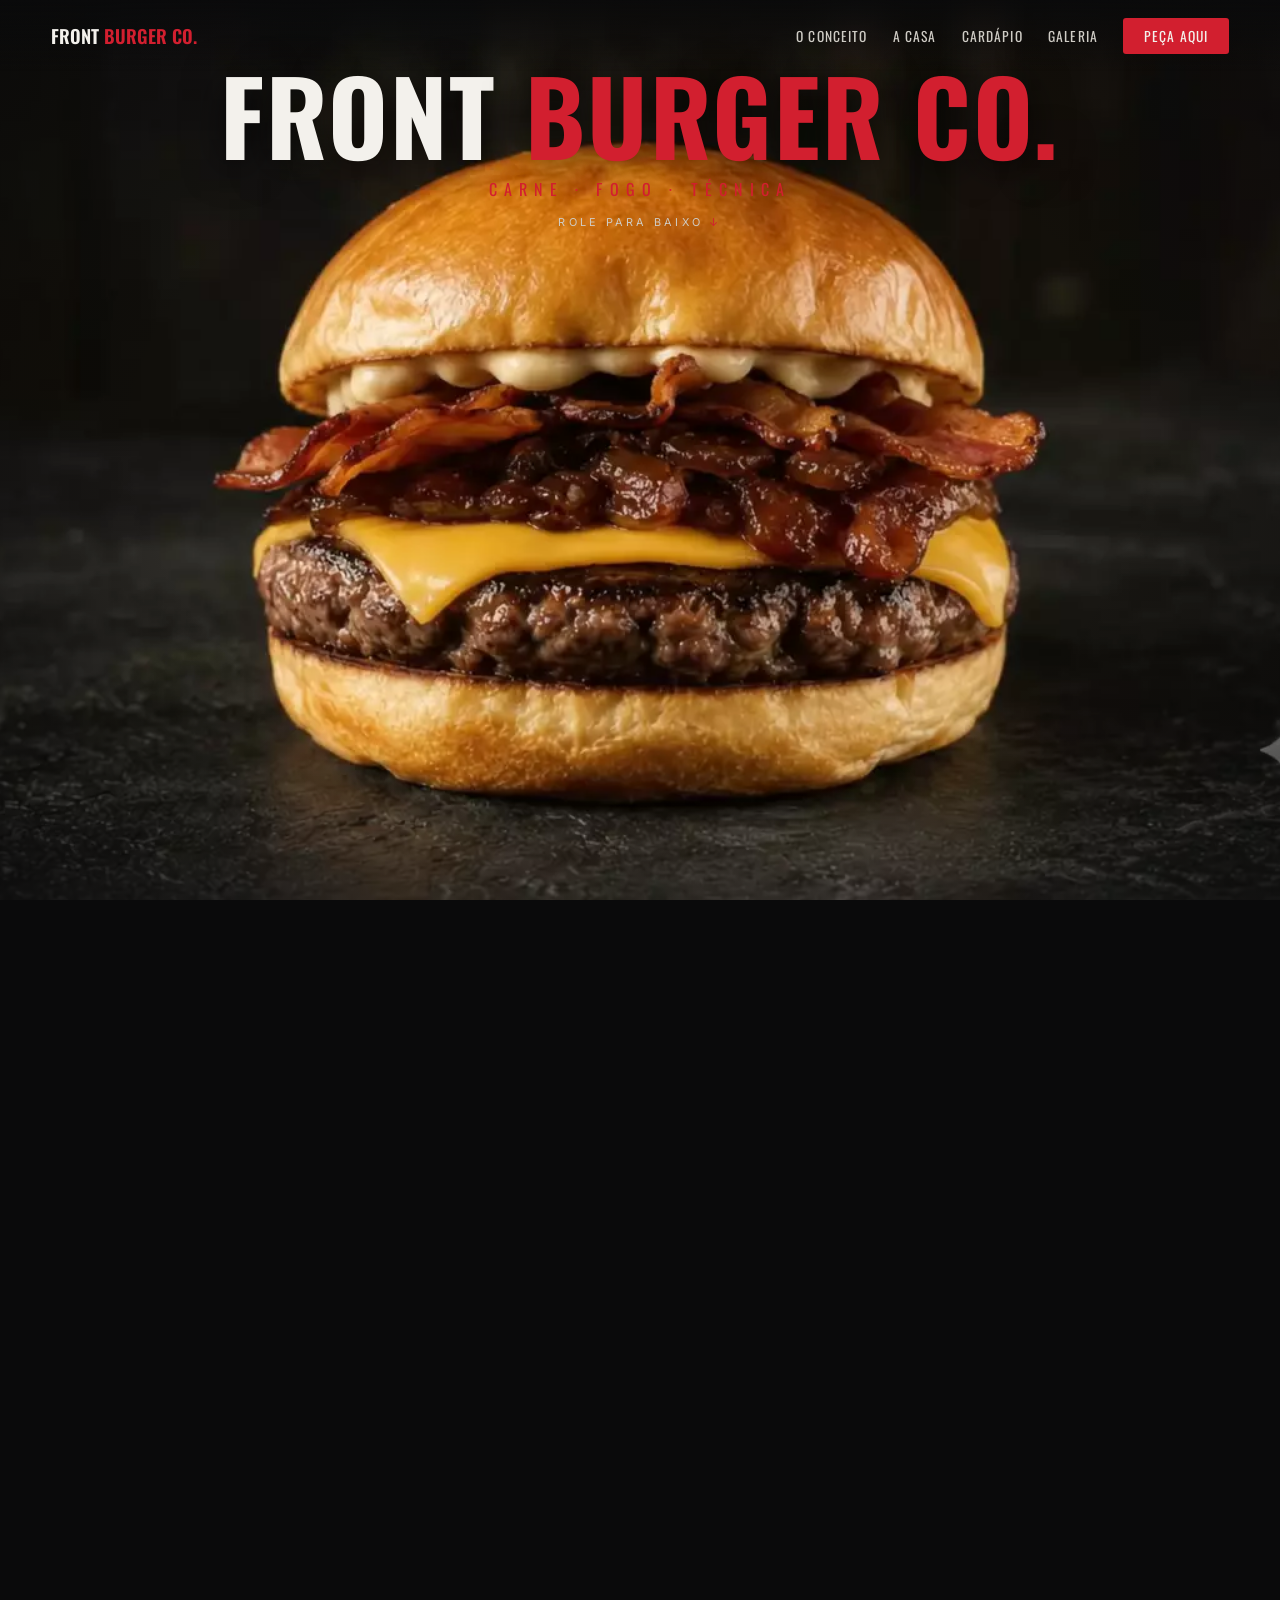
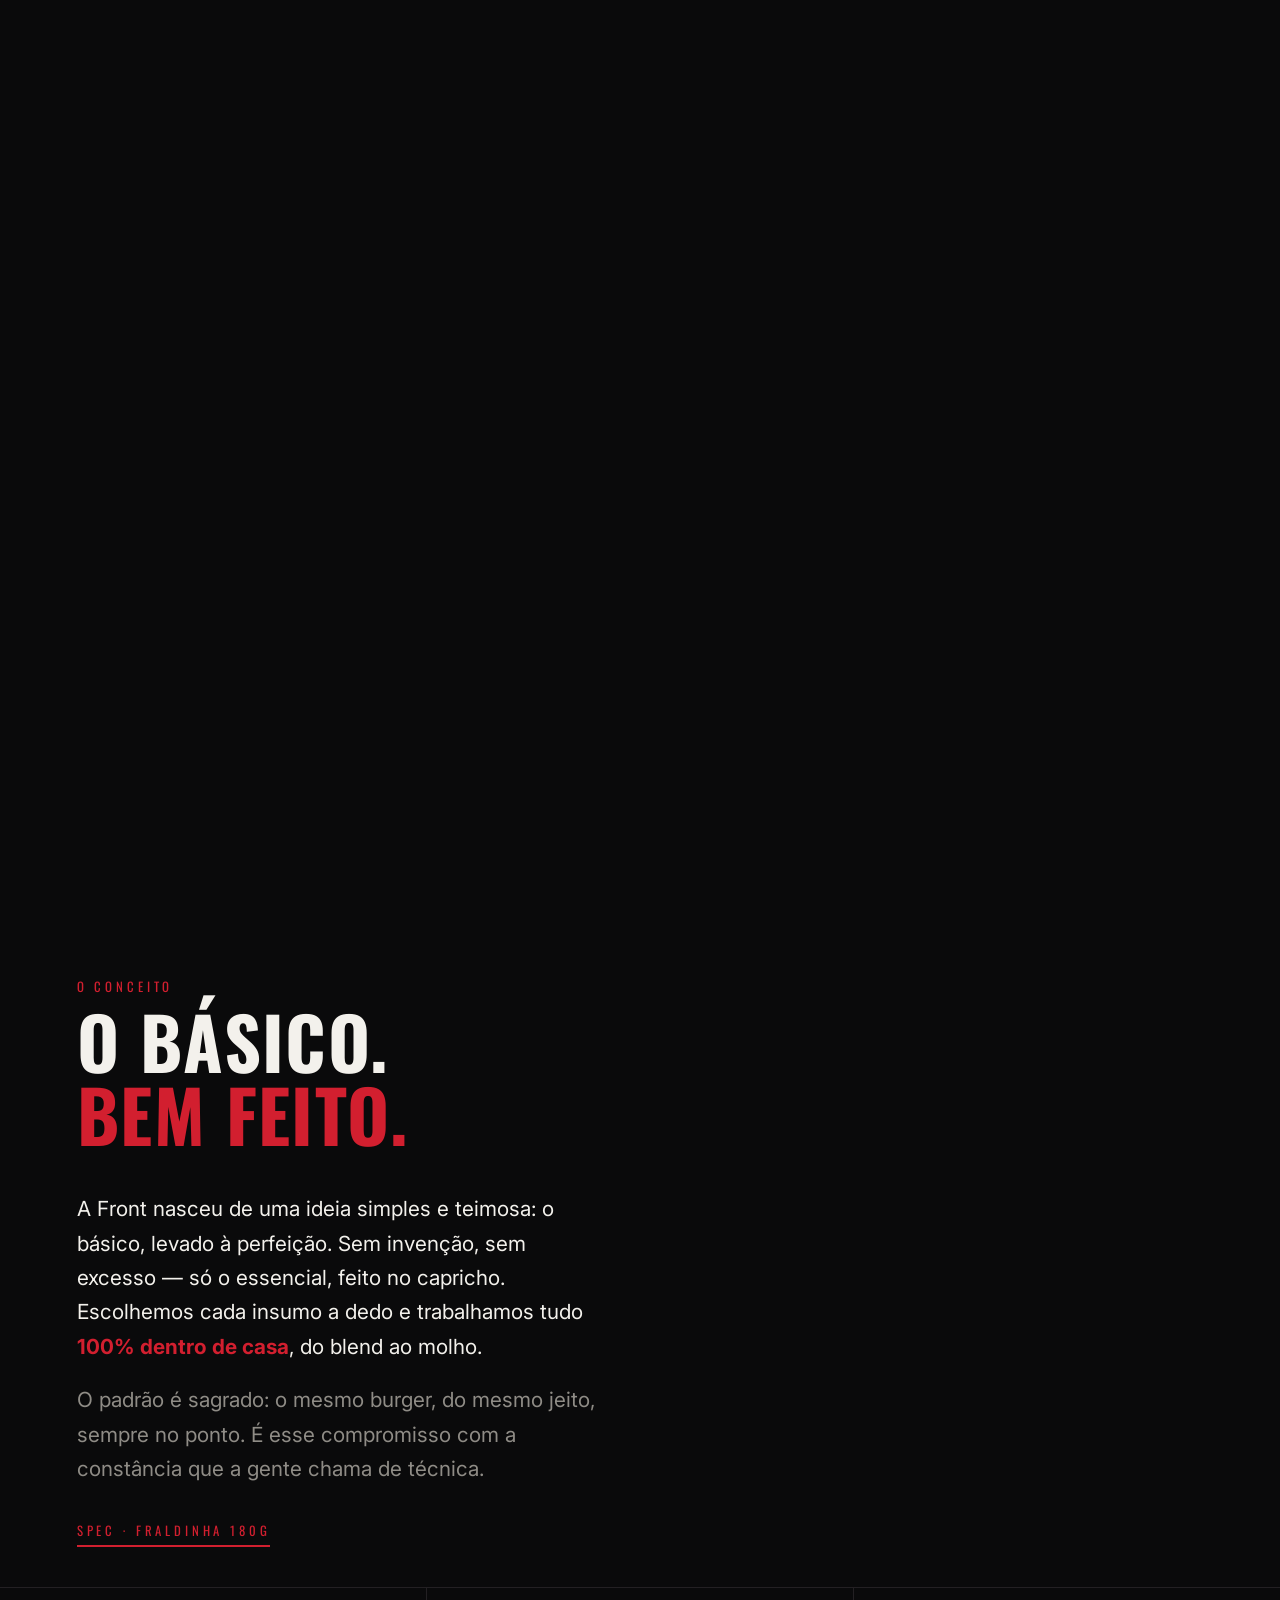
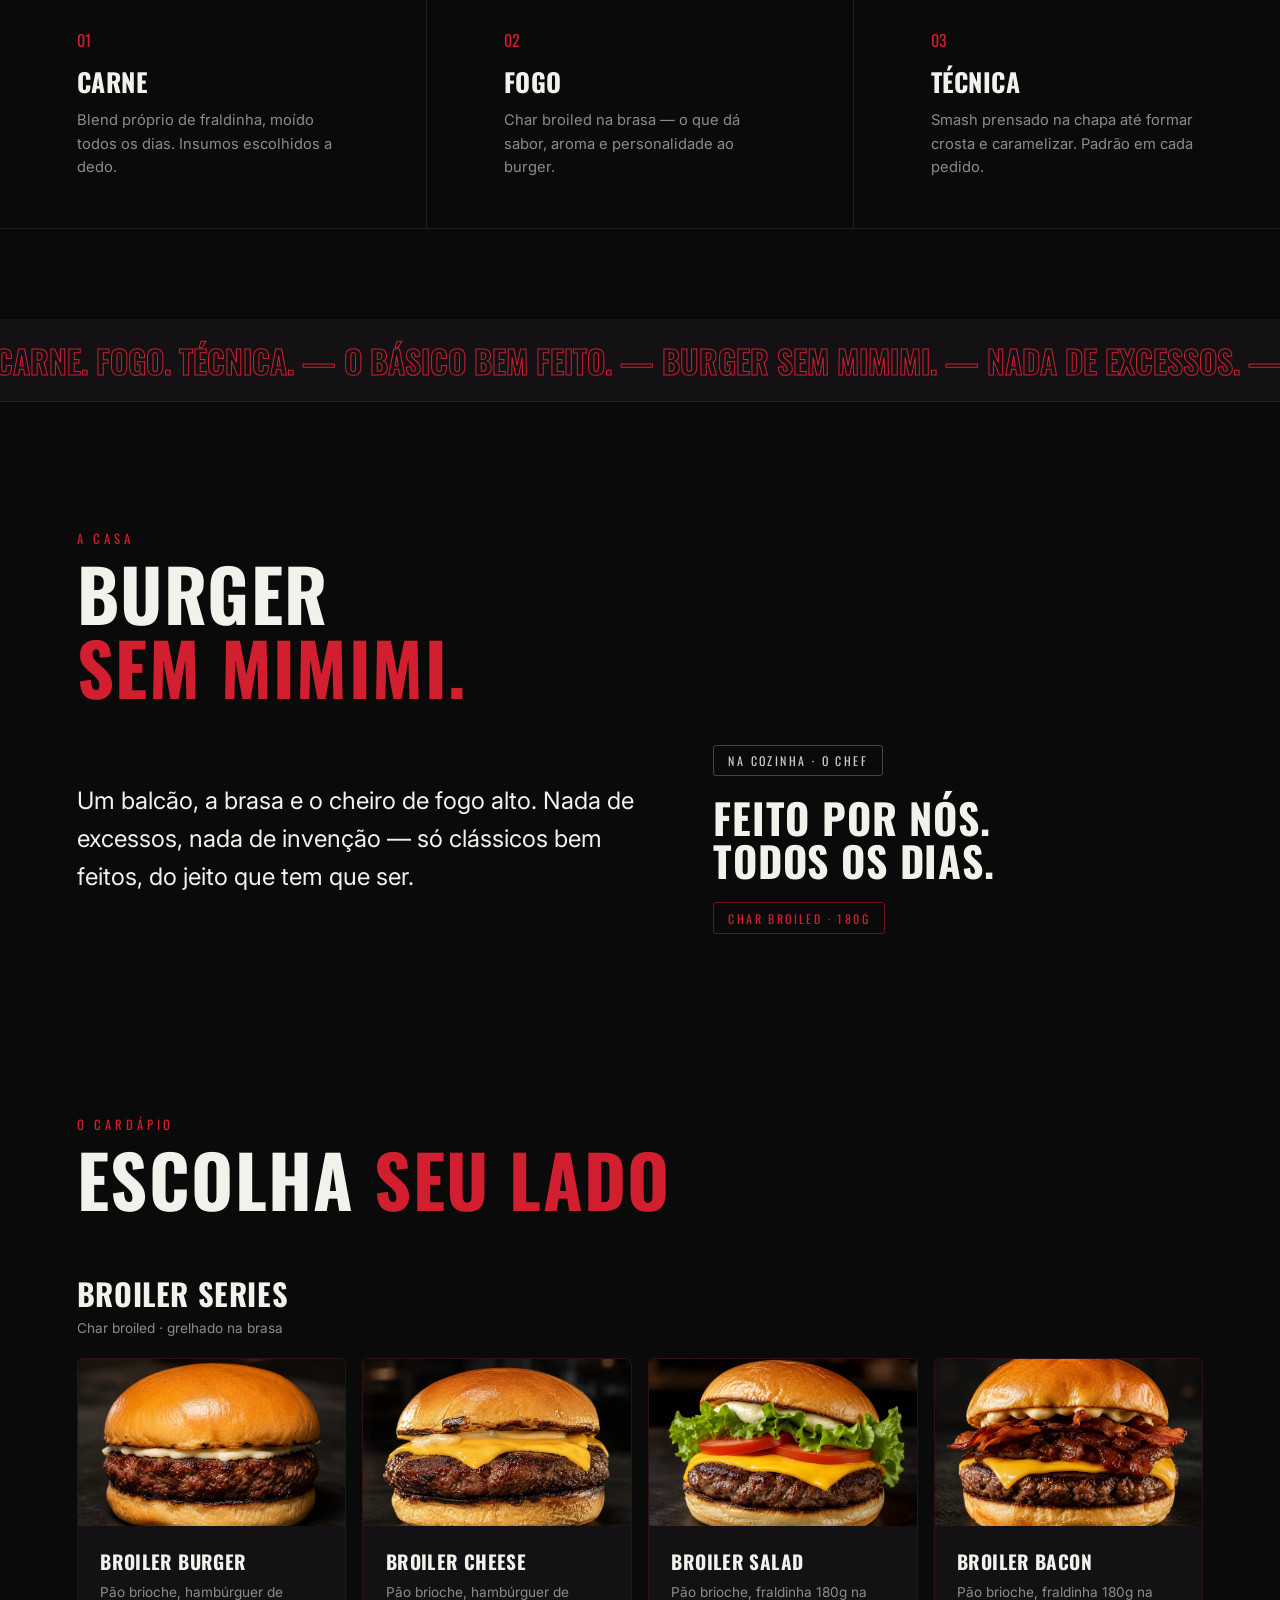
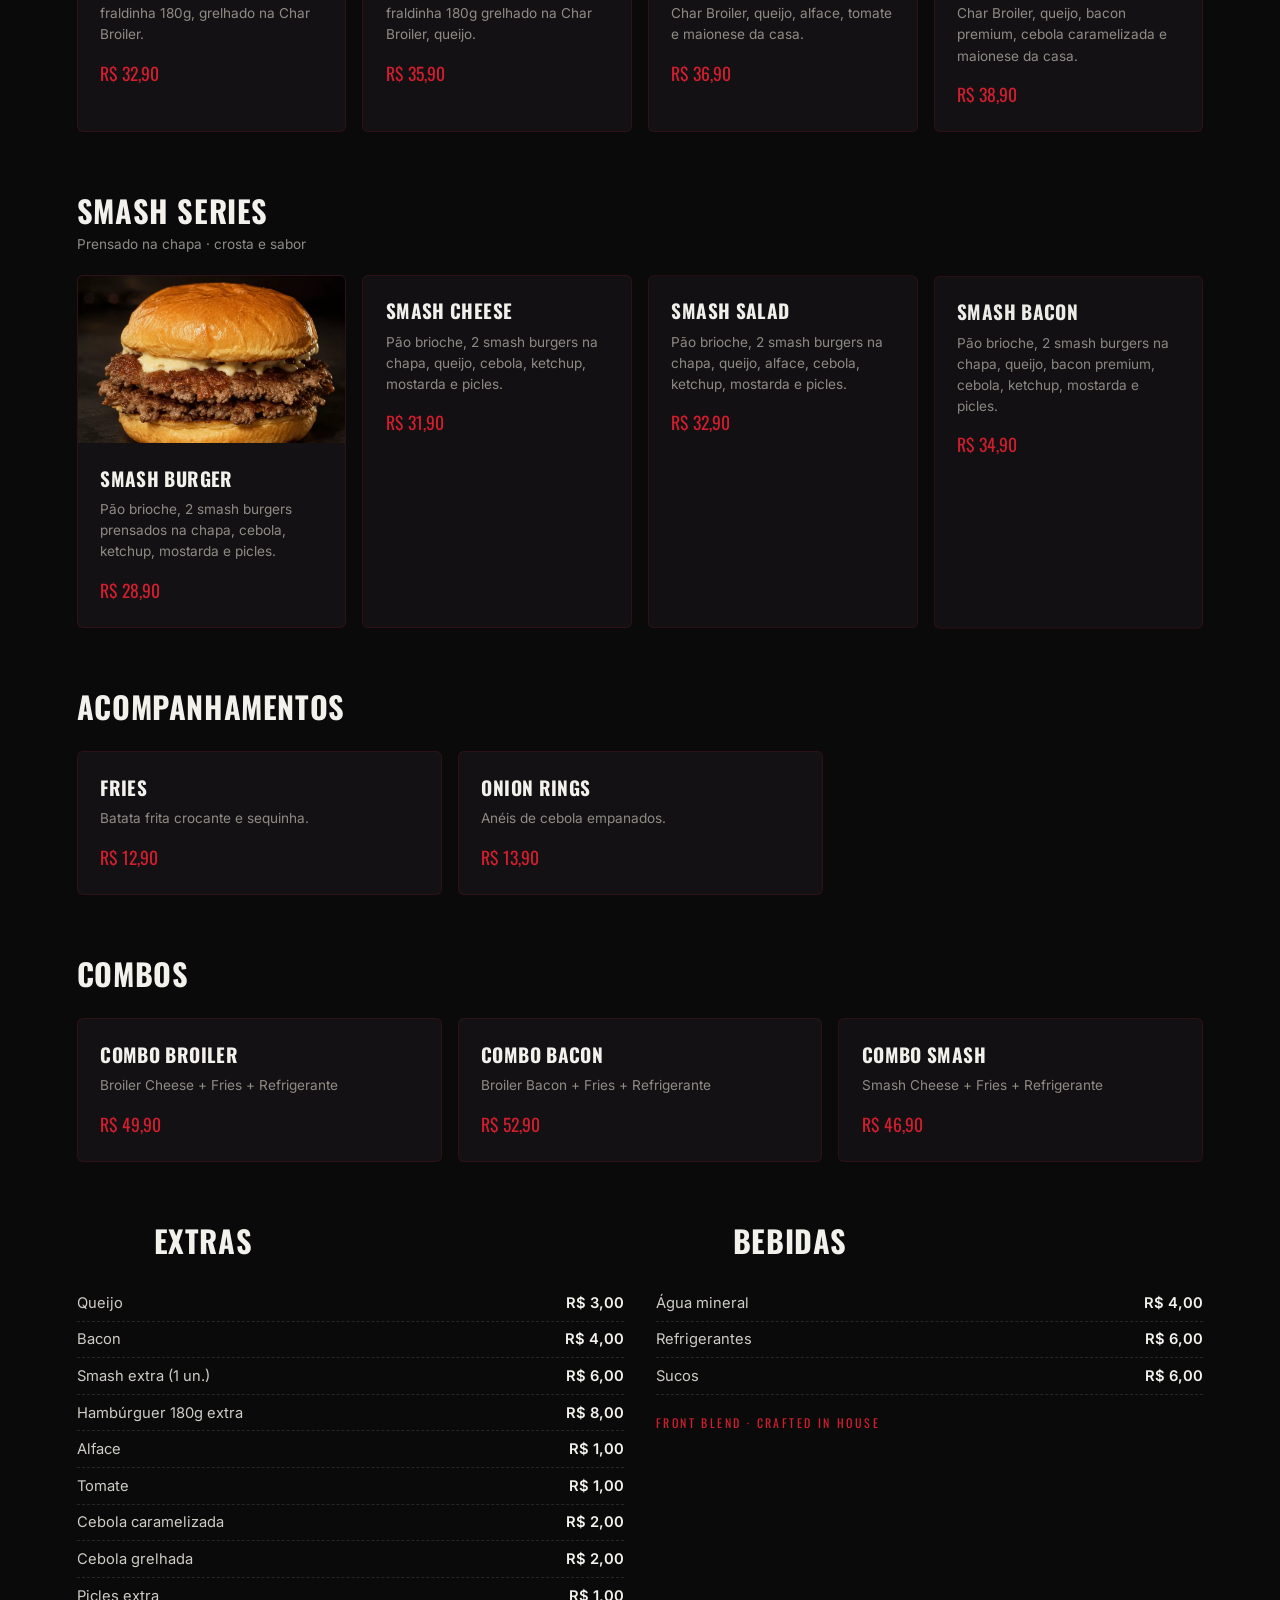
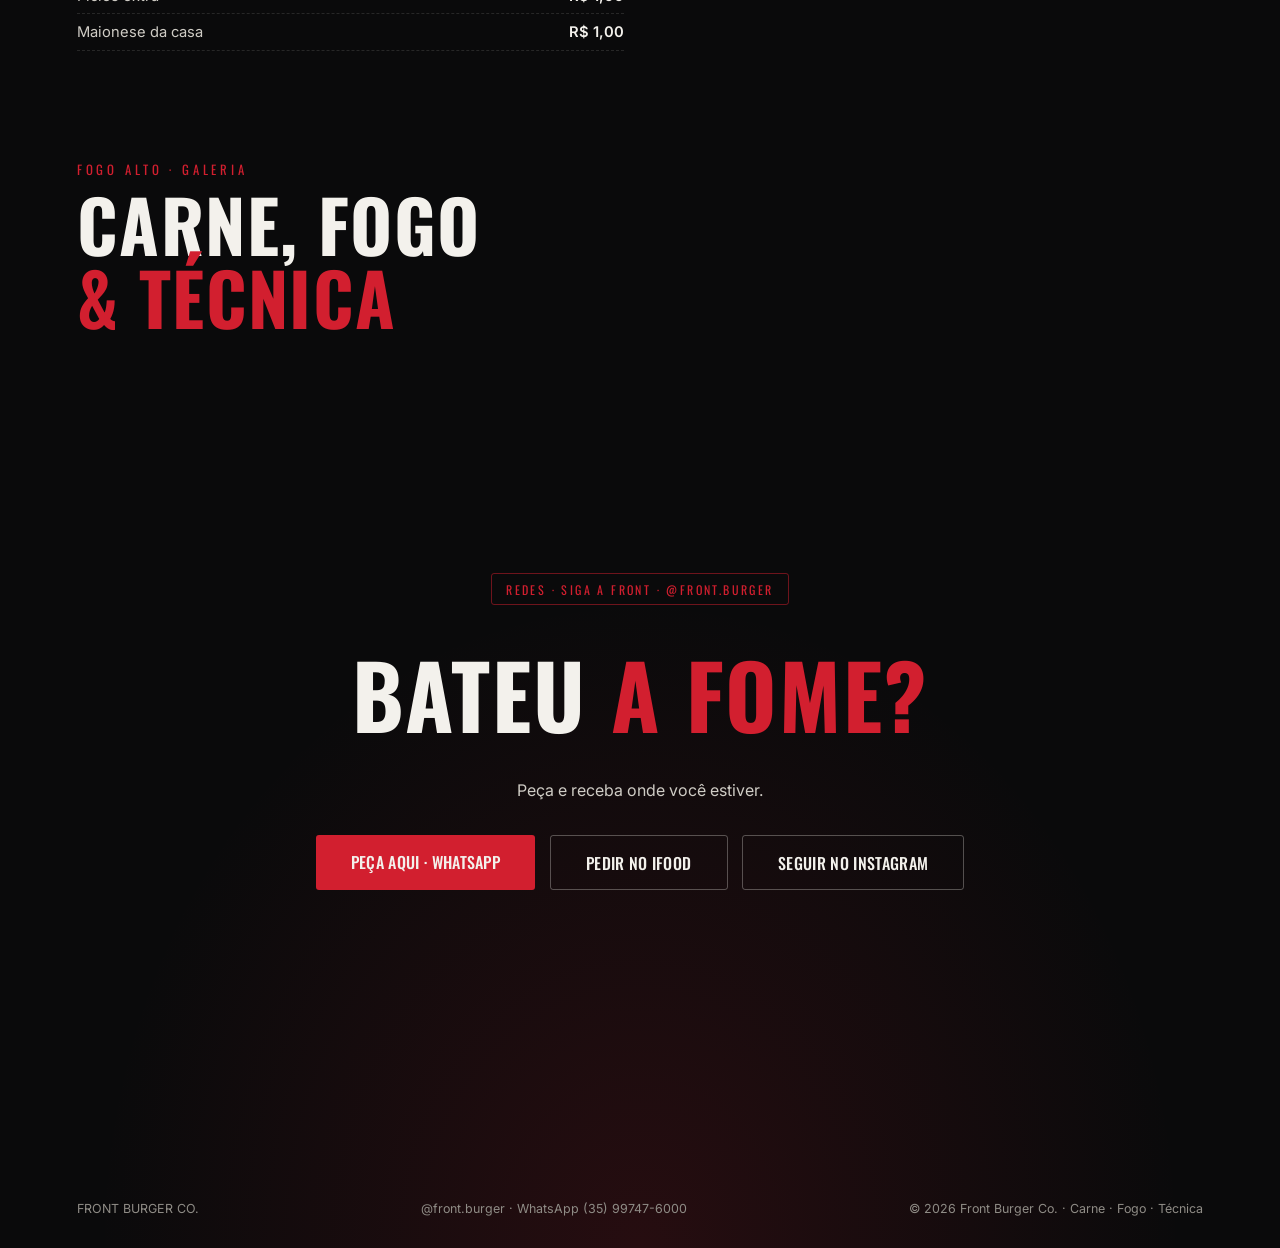
==== commit c9cd6f00: "Substitui fotos provisórias do cardápio por fotos reais dos lanches Broiler Burger, Broiler Cheese, " ====
--- a/index.html
+++ b/index.html
@@ -113,27 +113,27 @@
       <h3 class="menu__series">Broiler Series <small>Char broiled · grelhado na brasa</small></h3>
       <div class="menu__grid">
         <article class="menu-card">
-          <img src="assets/img/bacon-burger.webp" alt="Broiler Bacon" loading="lazy">
+          <img src="assets/img/broiler-burger.webp" alt="Broiler Burger" loading="lazy">
+          <div class="menu-card__body"><h4>Broiler Burger</h4><p>Pão brioche, hambúrguer de fraldinha 180g, grelhado na Char Broiler.</p><span>R$ 32,90</span></div>
+        </article>
+        <article class="menu-card">
+          <img src="assets/img/broiler-cheese.webp" alt="Broiler Cheese" loading="lazy">
+          <div class="menu-card__body"><h4>Broiler Cheese</h4><p>Pão brioche, hambúrguer de fraldinha 180g grelhado na Char Broiler, queijo.</p><span>R$ 35,90</span></div>
+        </article>
+        <article class="menu-card">
+          <img src="assets/img/broiler-salad.webp" alt="Broiler Salad" loading="lazy">
+          <div class="menu-card__body"><h4>Broiler Salad</h4><p>Pão brioche, fraldinha 180g na Char Broiler, queijo, alface, tomate e maionese da casa.</p><span>R$ 36,90</span></div>
+        </article>
+        <article class="menu-card">
+          <img src="assets/img/broiler-bacon.webp" alt="Broiler Bacon" loading="lazy">
           <div class="menu-card__body"><h4>Broiler Bacon</h4><p>Pão brioche, fraldinha 180g na Char Broiler, queijo, bacon premium, cebola caramelizada e maionese da casa.</p><span>R$ 38,90</span></div>
-        </article>
-        <article class="menu-card">
-          <img src="https://images.unsplash.com/photo-1550547660-d9450f859349?auto=format&fit=crop&w=700&q=80" alt="Broiler Burger" loading="lazy" onerror="this.style.display='none'">
-          <div class="menu-card__body"><h4>Broiler Burger</h4><p>Pão brioche, hambúrguer de fraldinha 180g, grelhado na Char Broiler.</p><span>R$ 32,90</span></div>
-        </article>
-        <article class="menu-card">
-          <img src="https://images.unsplash.com/photo-1571091718767-18b5b1457add?auto=format&fit=crop&w=700&q=80" alt="Broiler Cheese" loading="lazy" onerror="this.style.display='none'">
-          <div class="menu-card__body"><h4>Broiler Cheese</h4><p>Pão brioche, hambúrguer de fraldinha 180g grelhado na Char Broiler, queijo.</p><span>R$ 35,90</span></div>
-        </article>
-        <article class="menu-card">
-          <img src="https://images.unsplash.com/photo-1596662951482-0c4ba74a6df6?auto=format&fit=crop&w=700&q=80" alt="Broiler Salad" loading="lazy" onerror="this.style.display='none'">
-          <div class="menu-card__body"><h4>Broiler Salad</h4><p>Pão brioche, fraldinha 180g na Char Broiler, queijo, alface, tomate e maionese da casa.</p><span>R$ 36,90</span></div>
         </article>
       </div>
 
       <h3 class="menu__series">Smash Series <small>Prensado na chapa · crosta e sabor</small></h3>
       <div class="menu__grid">
         <article class="menu-card">
-          <img src="https://images.unsplash.com/photo-1610614819513-58e34989848b?auto=format&fit=crop&w=700&q=80" alt="Smash Burger" loading="lazy" onerror="this.style.display='none'">
+          <img src="assets/img/smash-burger.webp" alt="Smash Burger" loading="lazy">
           <div class="menu-card__body"><h4>Smash Burger</h4><p>Pão brioche, 2 smash burgers prensados na chapa, cebola, ketchup, mostarda e picles.</p><span>R$ 28,90</span></div>
         </article>
         <article class="menu-card">
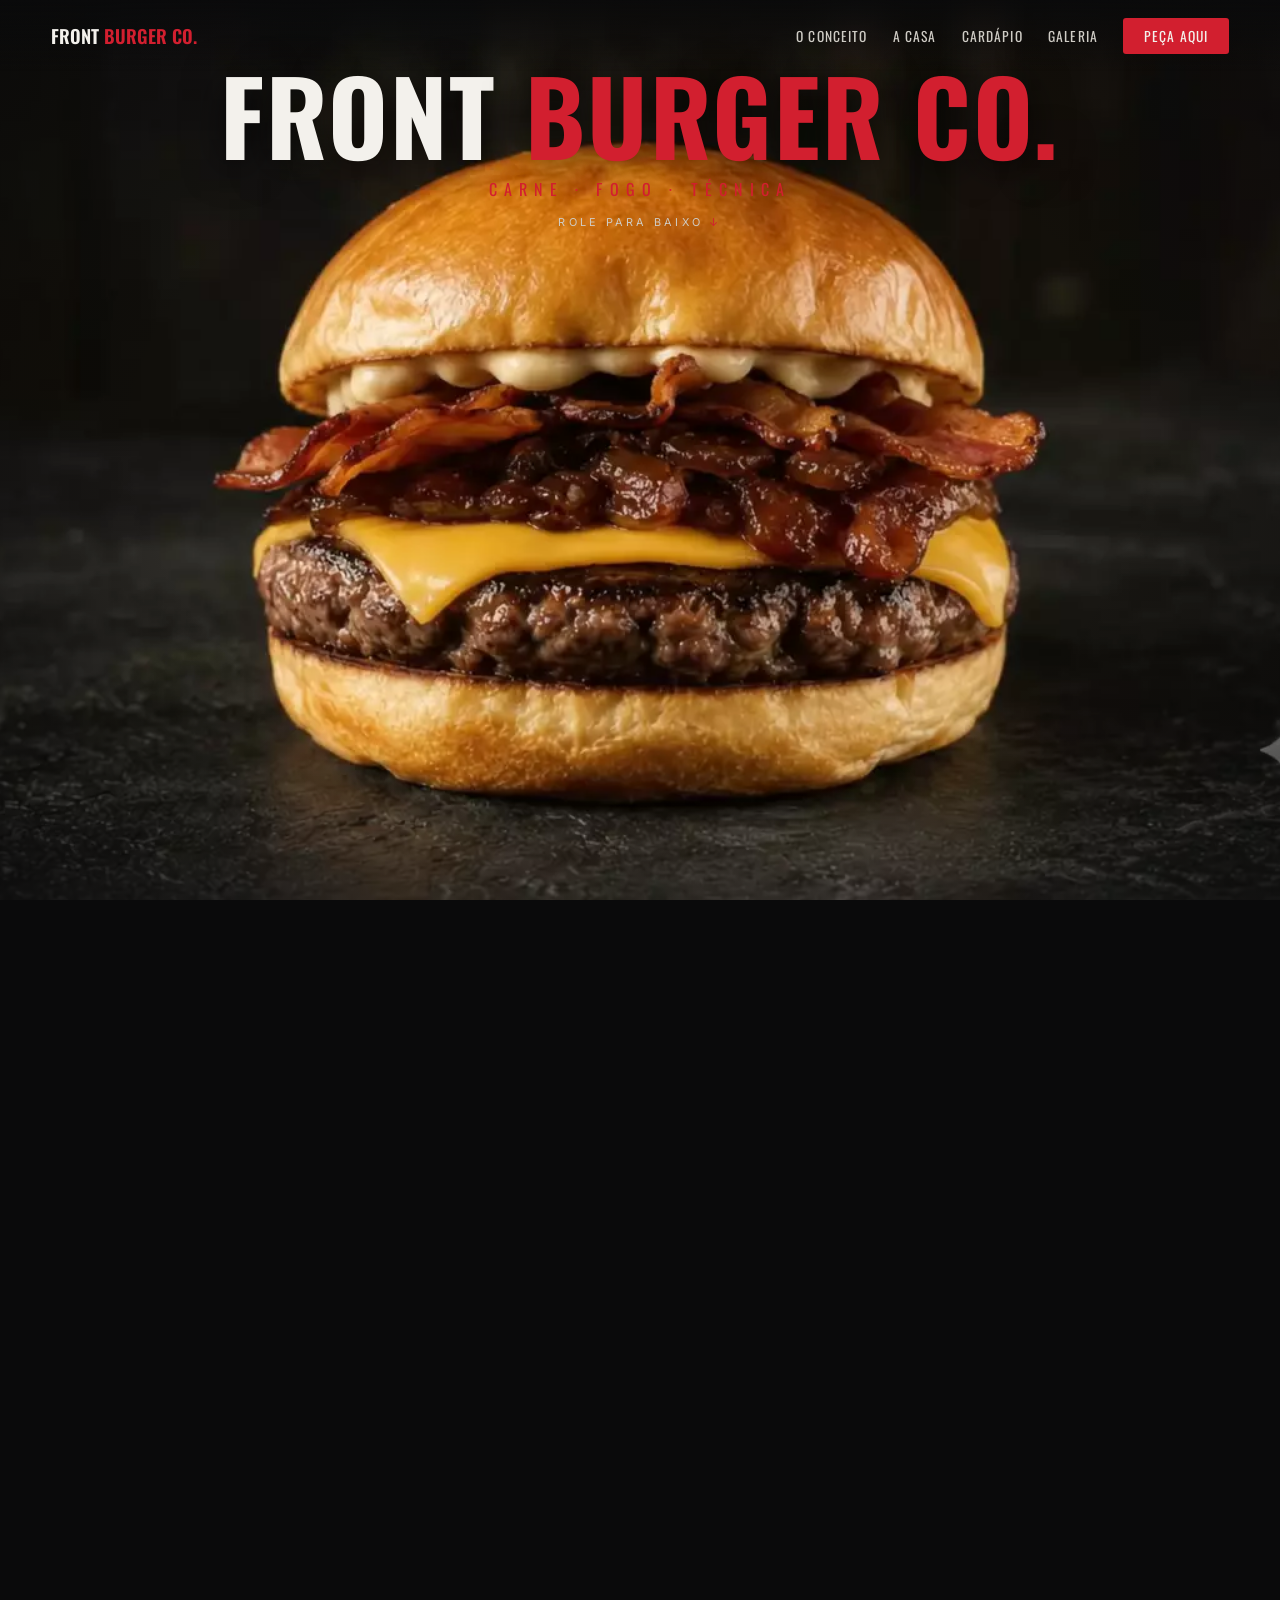
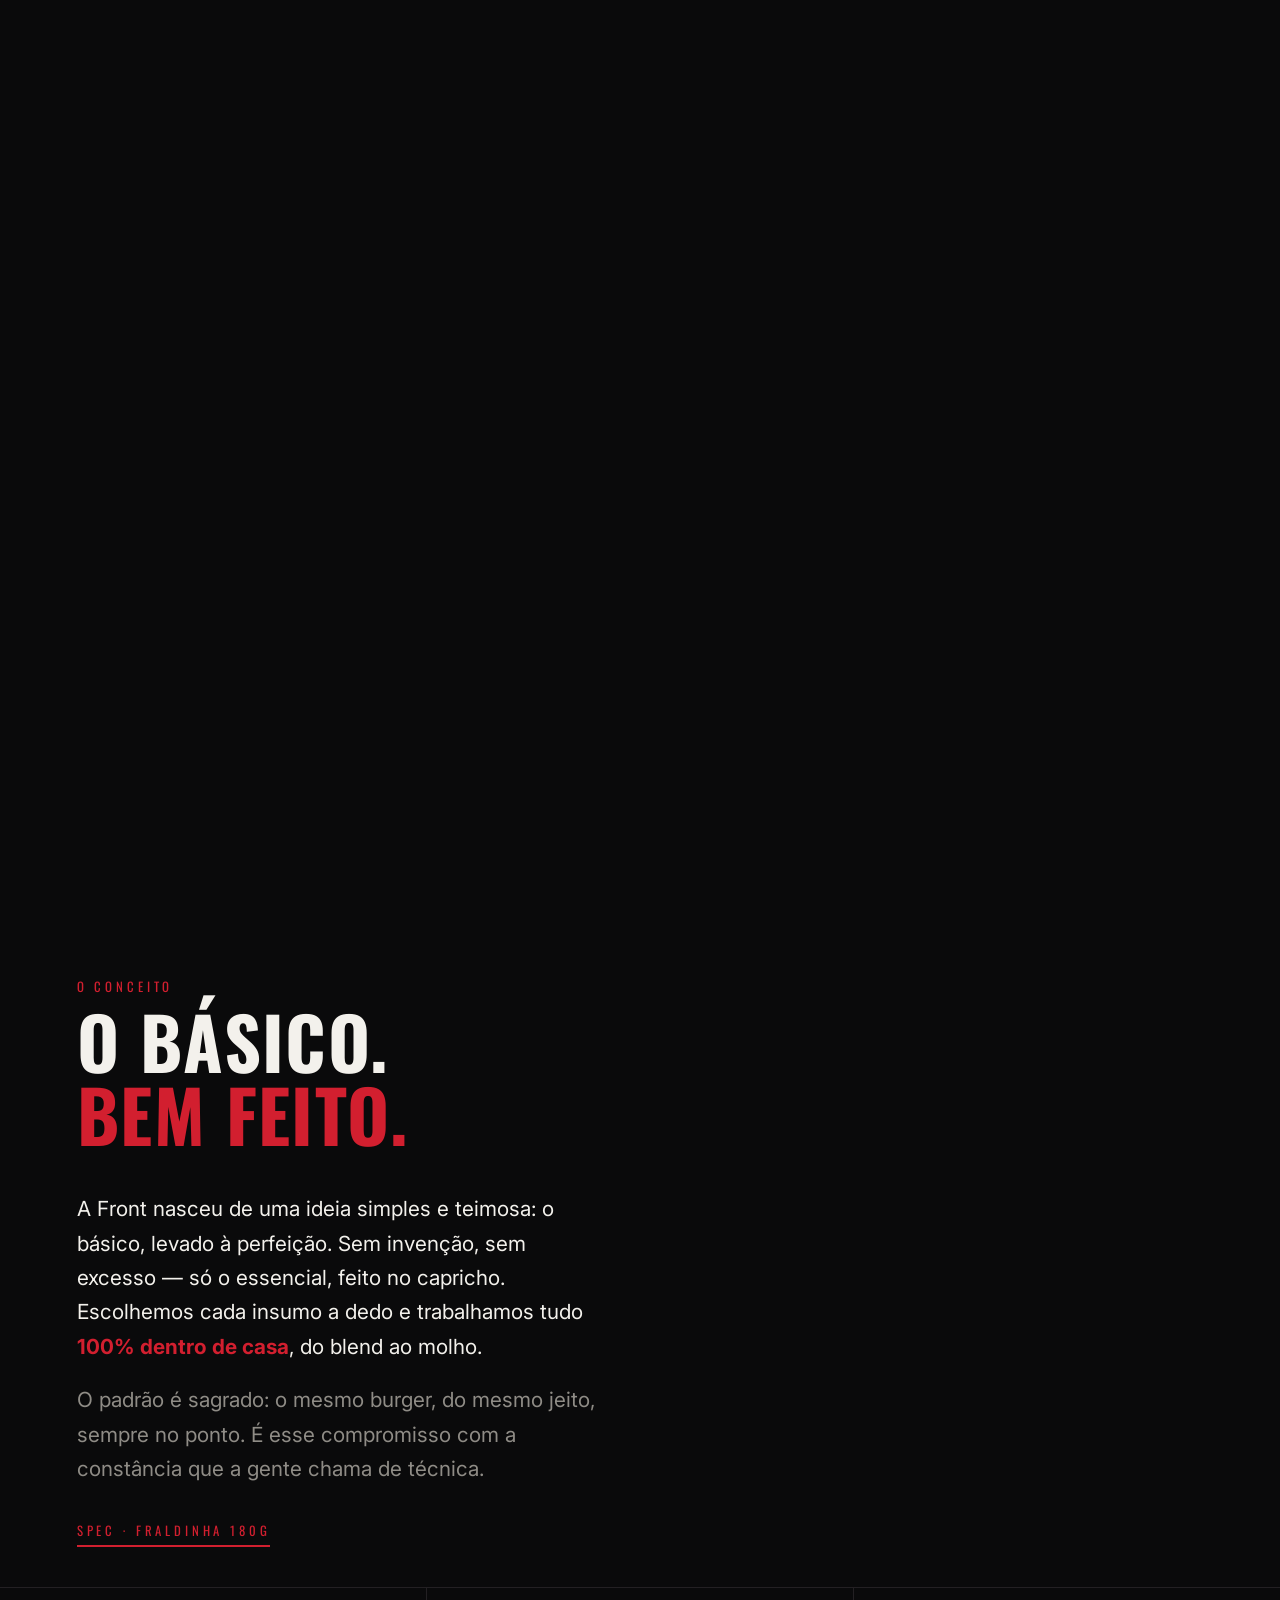
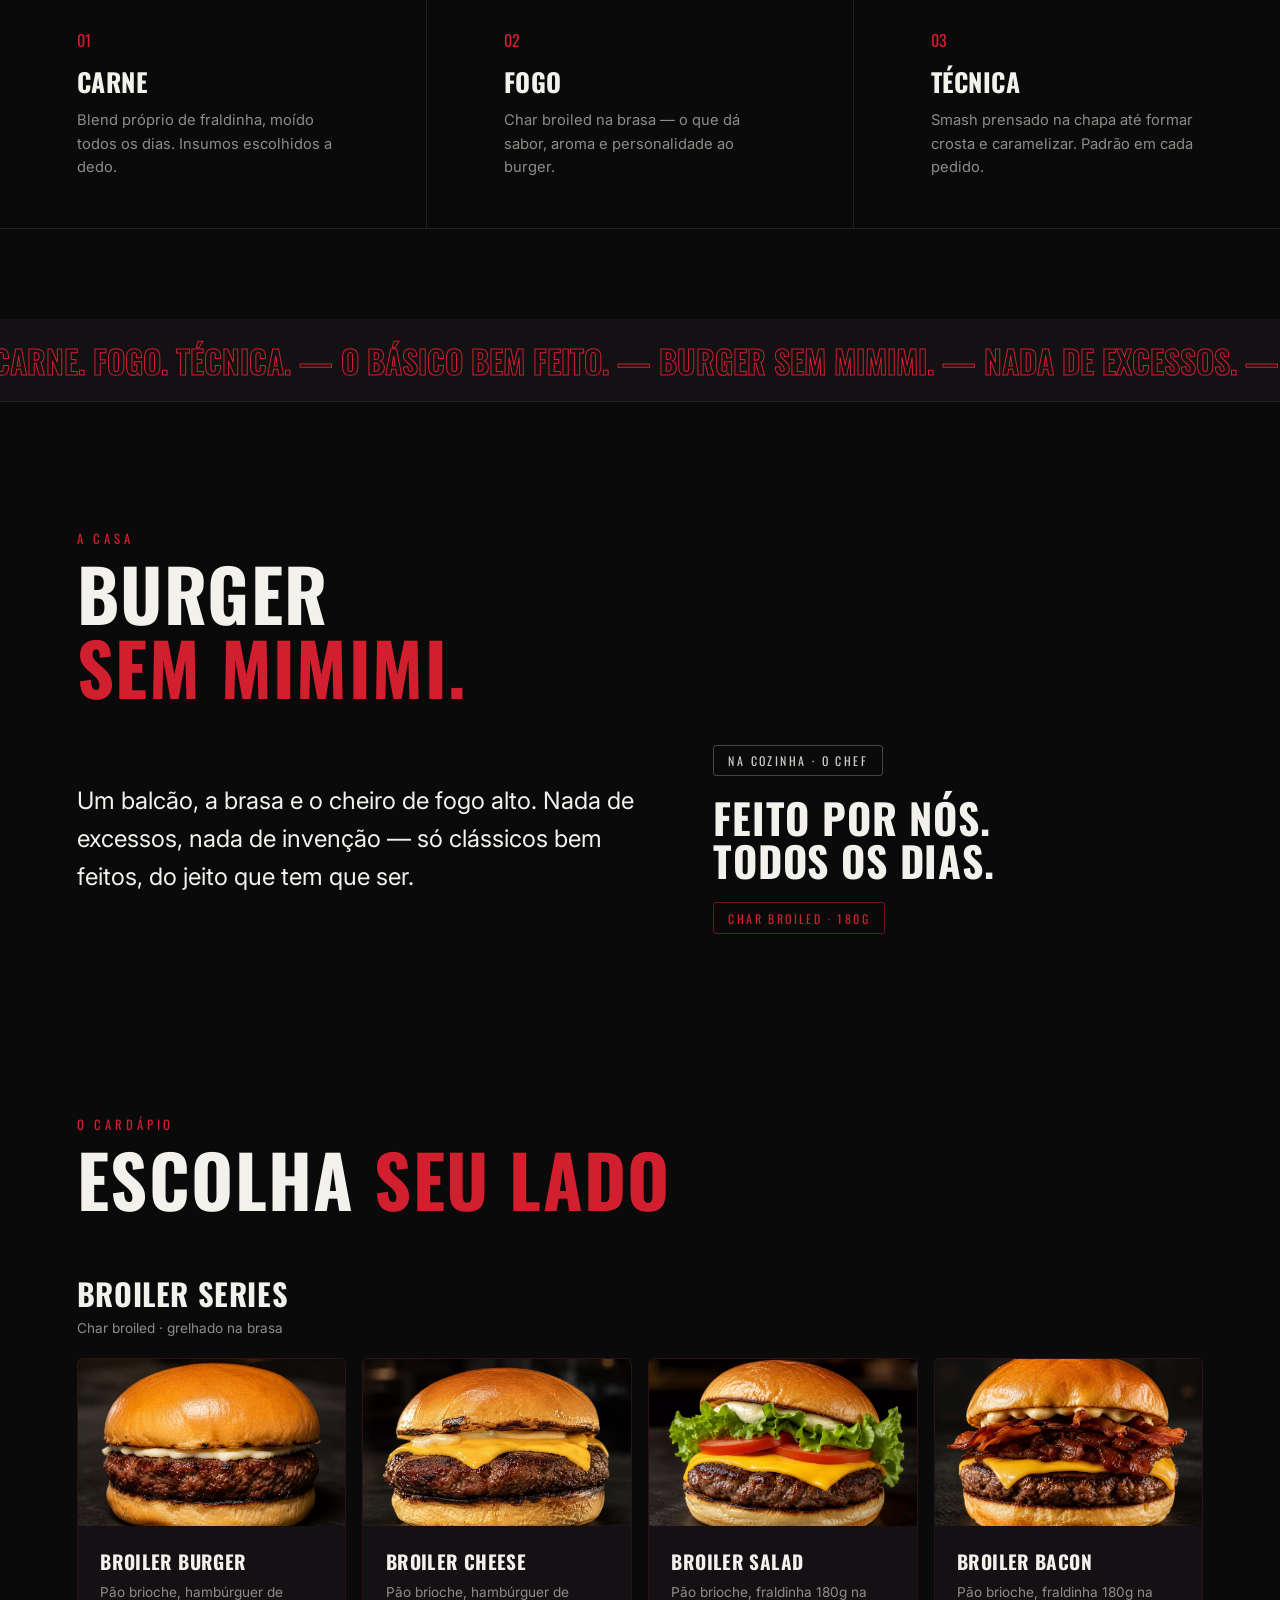
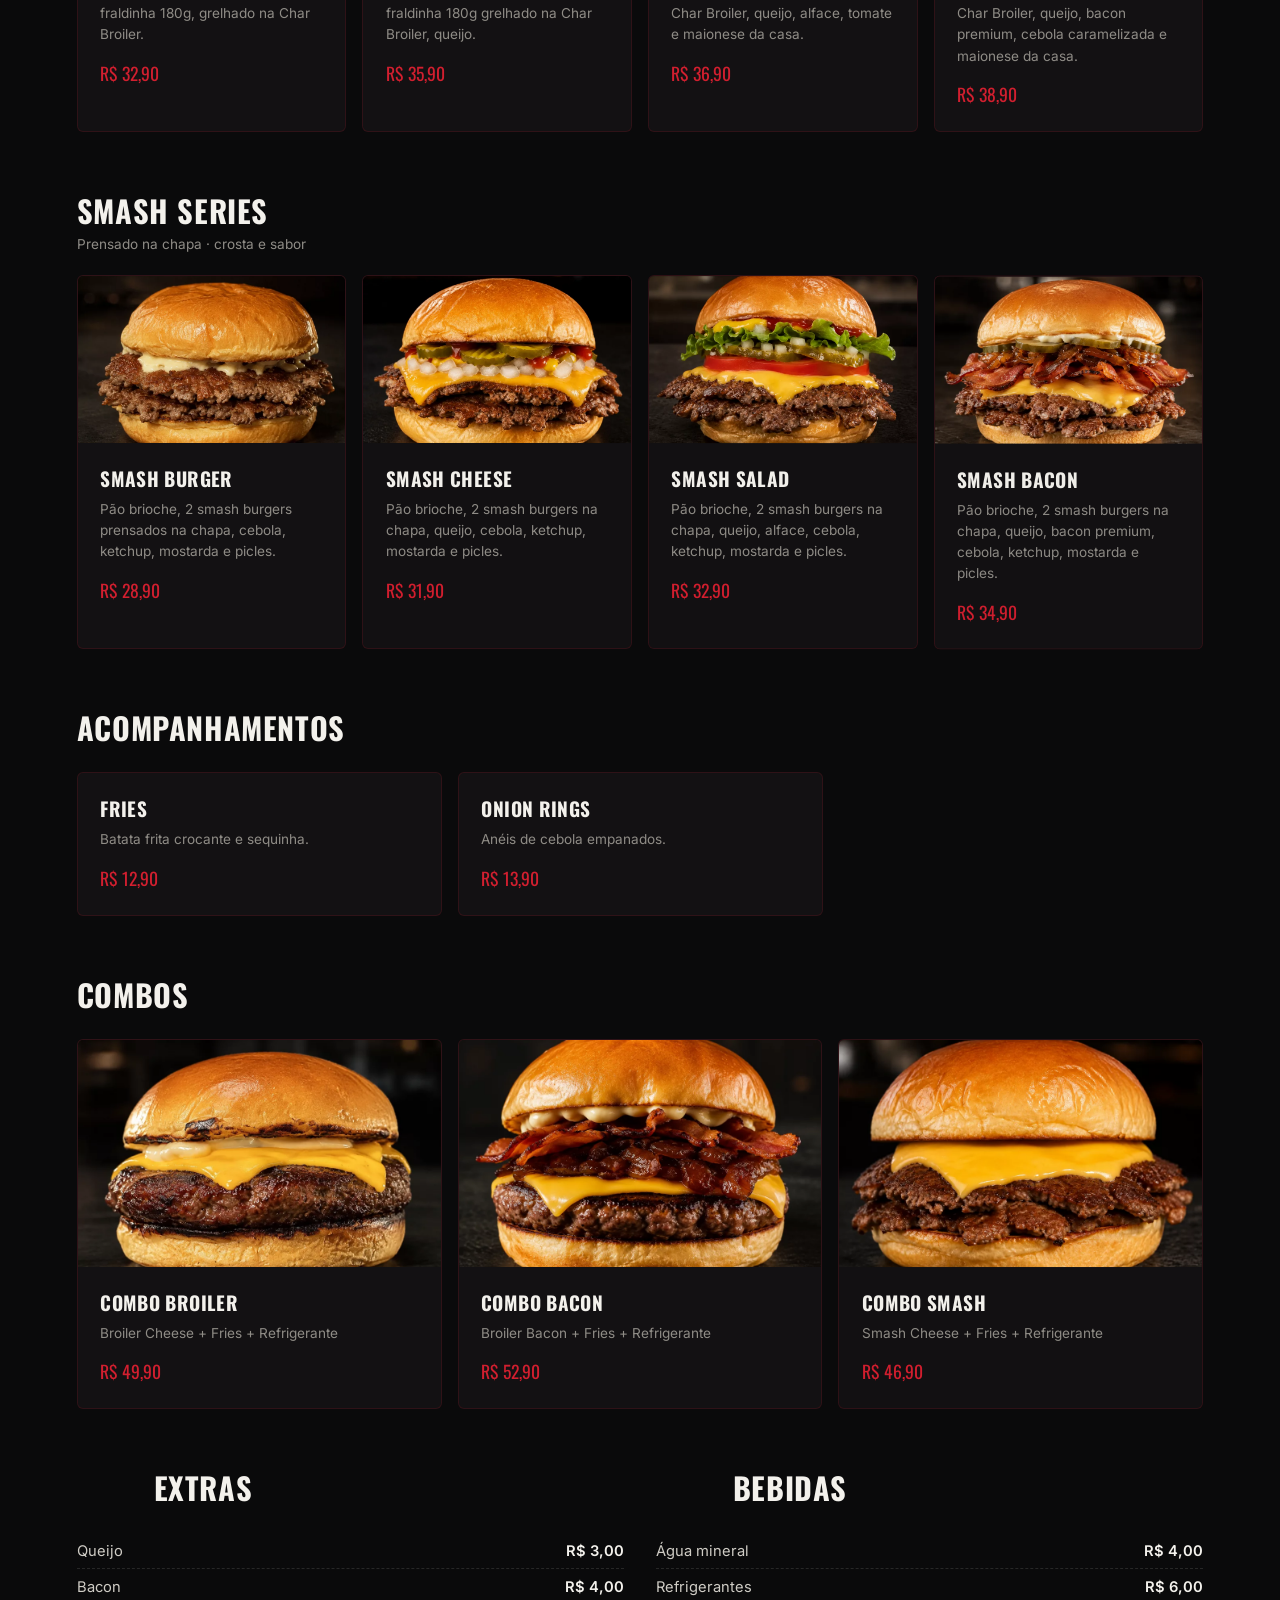
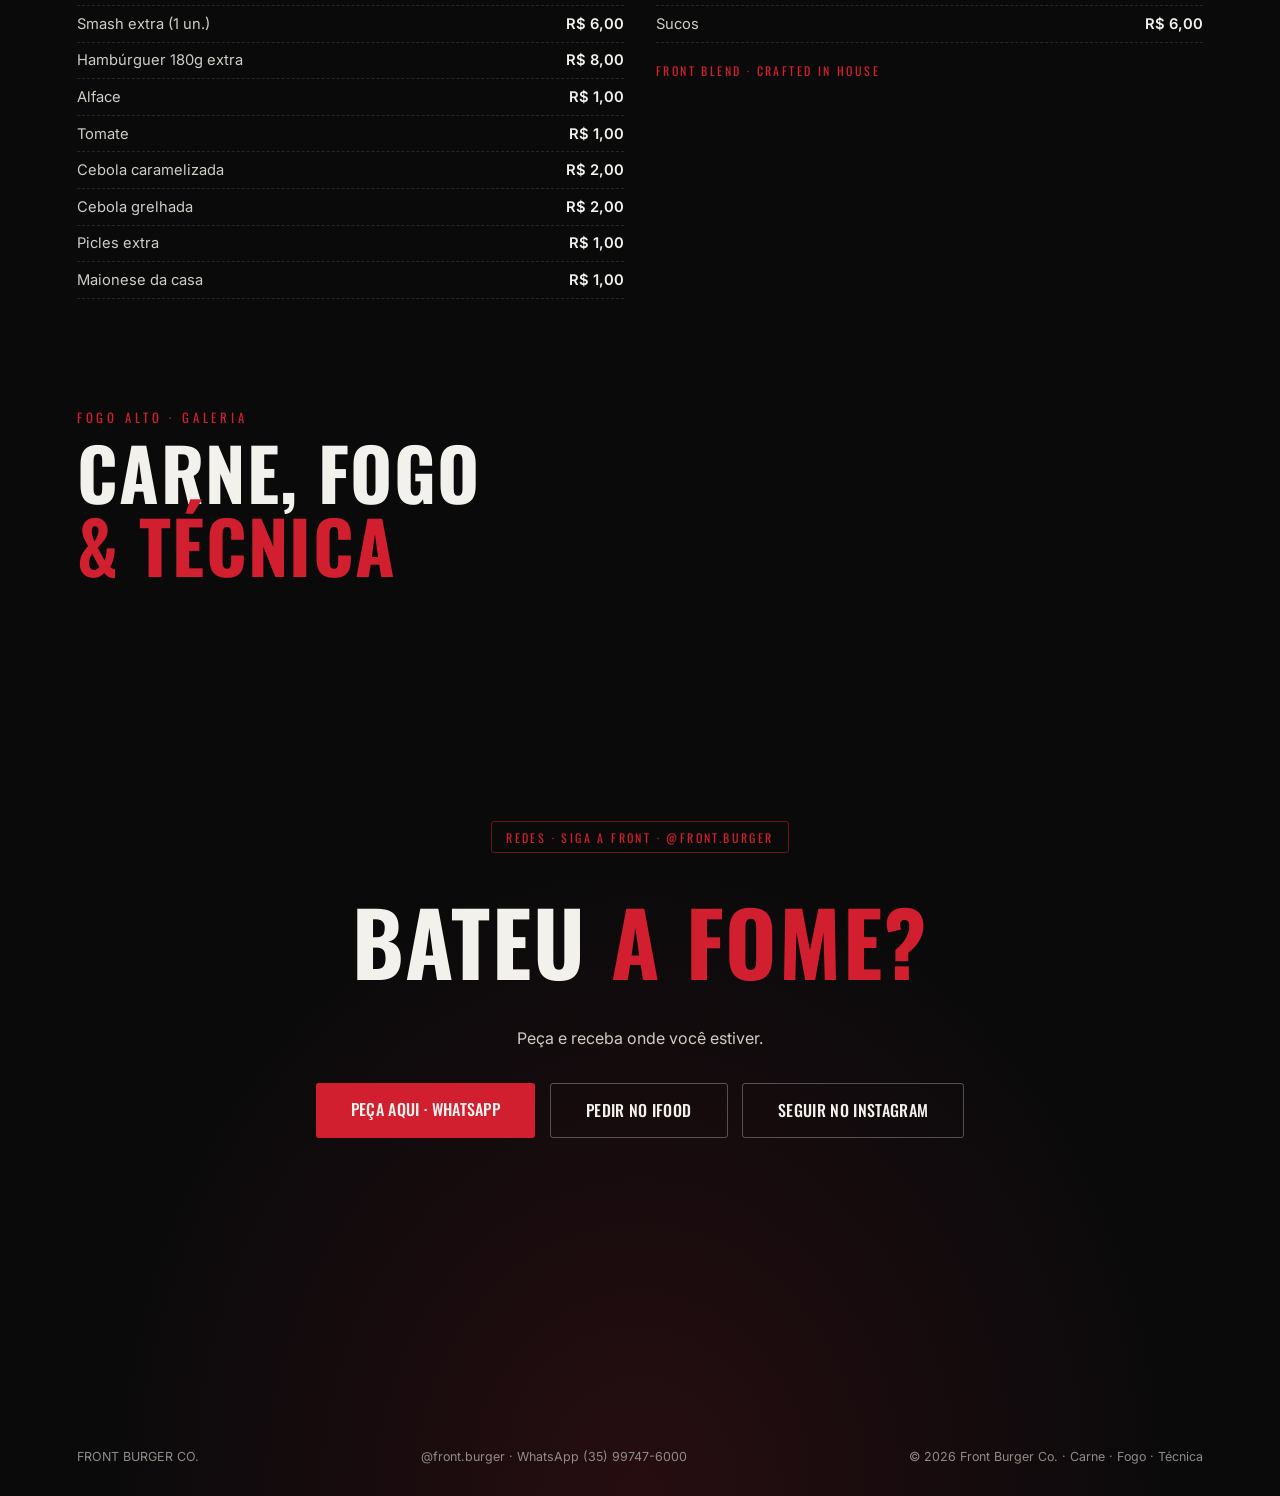
==== commit 7979c160: "Adiciona fotos reais da Smash Series e dos Combos Smash Cheese, Smash Salad e Smash Bacon com fotos " ====
--- a/index.html
+++ b/index.html
@@ -137,15 +137,15 @@
           <div class="menu-card__body"><h4>Smash Burger</h4><p>Pão brioche, 2 smash burgers prensados na chapa, cebola, ketchup, mostarda e picles.</p><span>R$ 28,90</span></div>
         </article>
         <article class="menu-card">
-          <img src="https://images.unsplash.com/photo-1586190848861-99aa4a171e90?auto=format&fit=crop&w=700&q=80" alt="Smash Cheese" loading="lazy" onerror="this.style.display='none'">
+          <img src="assets/img/smash-cheese.webp" alt="Smash Cheese" loading="lazy">
           <div class="menu-card__body"><h4>Smash Cheese</h4><p>Pão brioche, 2 smash burgers na chapa, queijo, cebola, ketchup, mostarda e picles.</p><span>R$ 31,90</span></div>
         </article>
         <article class="menu-card">
-          <img src="https://images.unsplash.com/photo-1607013251379-e6eecfffe234?auto=format&fit=crop&w=700&q=80" alt="Smash Salad" loading="lazy" onerror="this.style.display='none'">
+          <img src="assets/img/smash-salad.webp" alt="Smash Salad" loading="lazy">
           <div class="menu-card__body"><h4>Smash Salad</h4><p>Pão brioche, 2 smash burgers na chapa, queijo, alface, cebola, ketchup, mostarda e picles.</p><span>R$ 32,90</span></div>
         </article>
         <article class="menu-card">
-          <img src="https://images.unsplash.com/photo-1550547660-d9450f859349?auto=format&fit=crop&w=700&q=80" alt="Smash Bacon" loading="lazy" onerror="this.style.display='none'">
+          <img src="assets/img/smash-bacon.webp" alt="Smash Bacon" loading="lazy">
           <div class="menu-card__body"><h4>Smash Bacon</h4><p>Pão brioche, 2 smash burgers na chapa, queijo, bacon premium, cebola, ketchup, mostarda e picles.</p><span>R$ 34,90</span></div>
         </article>
       </div>
@@ -164,9 +164,18 @@
 
       <h3 class="menu__series">Combos</h3>
       <div class="menu__grid menu__grid--third">
-        <article class="menu-card"><div class="menu-card__body"><h4>Combo Broiler</h4><p>Broiler Cheese + Fries + Refrigerante</p><span>R$ 49,90</span></div></article>
-        <article class="menu-card"><div class="menu-card__body"><h4>Combo Bacon</h4><p>Broiler Bacon + Fries + Refrigerante</p><span>R$ 52,90</span></div></article>
-        <article class="menu-card"><div class="menu-card__body"><h4>Combo Smash</h4><p>Smash Cheese + Fries + Refrigerante</p><span>R$ 46,90</span></div></article>
+        <article class="menu-card">
+          <img src="assets/img/broiler-cheese.webp" alt="Combo Broiler" loading="lazy">
+          <div class="menu-card__body"><h4>Combo Broiler</h4><p>Broiler Cheese + Fries + Refrigerante</p><span>R$ 49,90</span></div>
+        </article>
+        <article class="menu-card">
+          <img src="assets/img/combo-bacon.webp" alt="Combo Bacon" loading="lazy">
+          <div class="menu-card__body"><h4>Combo Bacon</h4><p>Broiler Bacon + Fries + Refrigerante</p><span>R$ 52,90</span></div>
+        </article>
+        <article class="menu-card">
+          <img src="assets/img/combo-smash.webp" alt="Combo Smash" loading="lazy">
+          <div class="menu-card__body"><h4>Combo Smash</h4><p>Smash Cheese + Fries + Refrigerante</p><span>R$ 46,90</span></div>
+        </article>
       </div>
 
       <div class="menu__lists">
